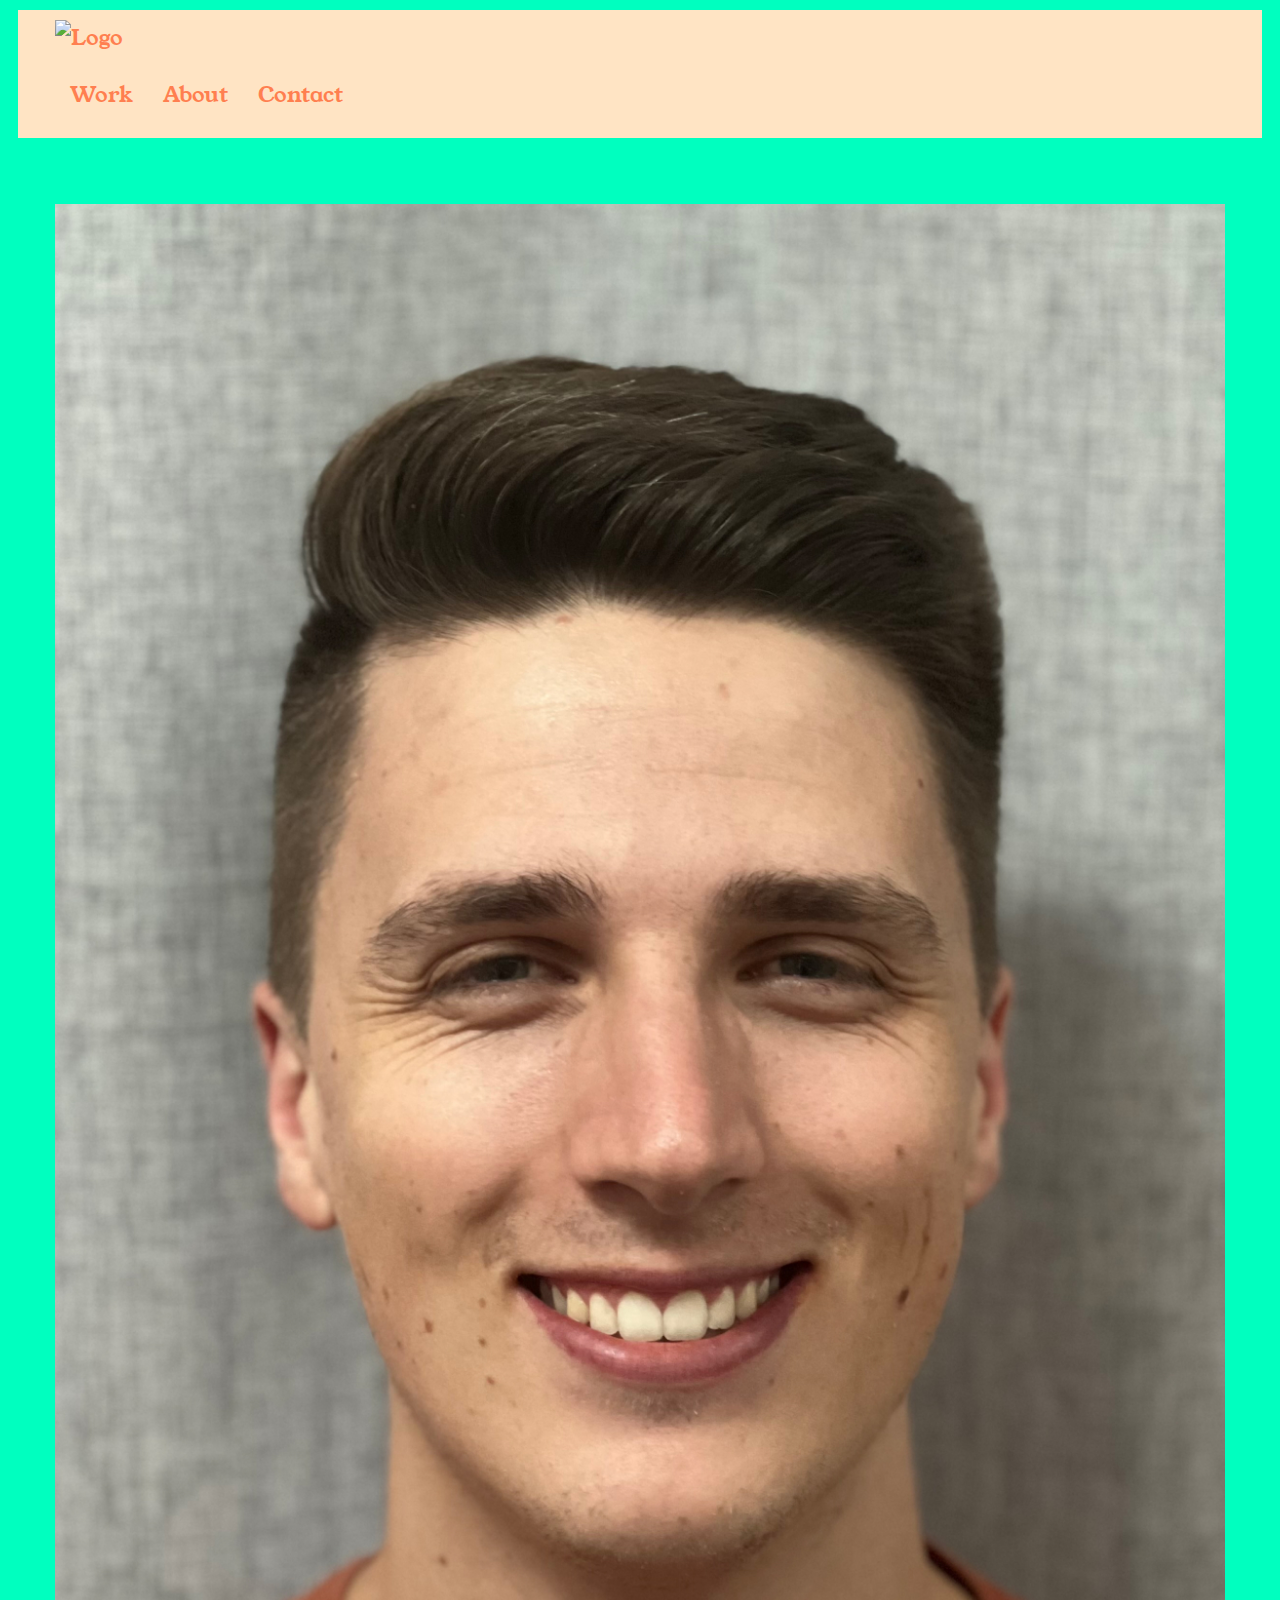
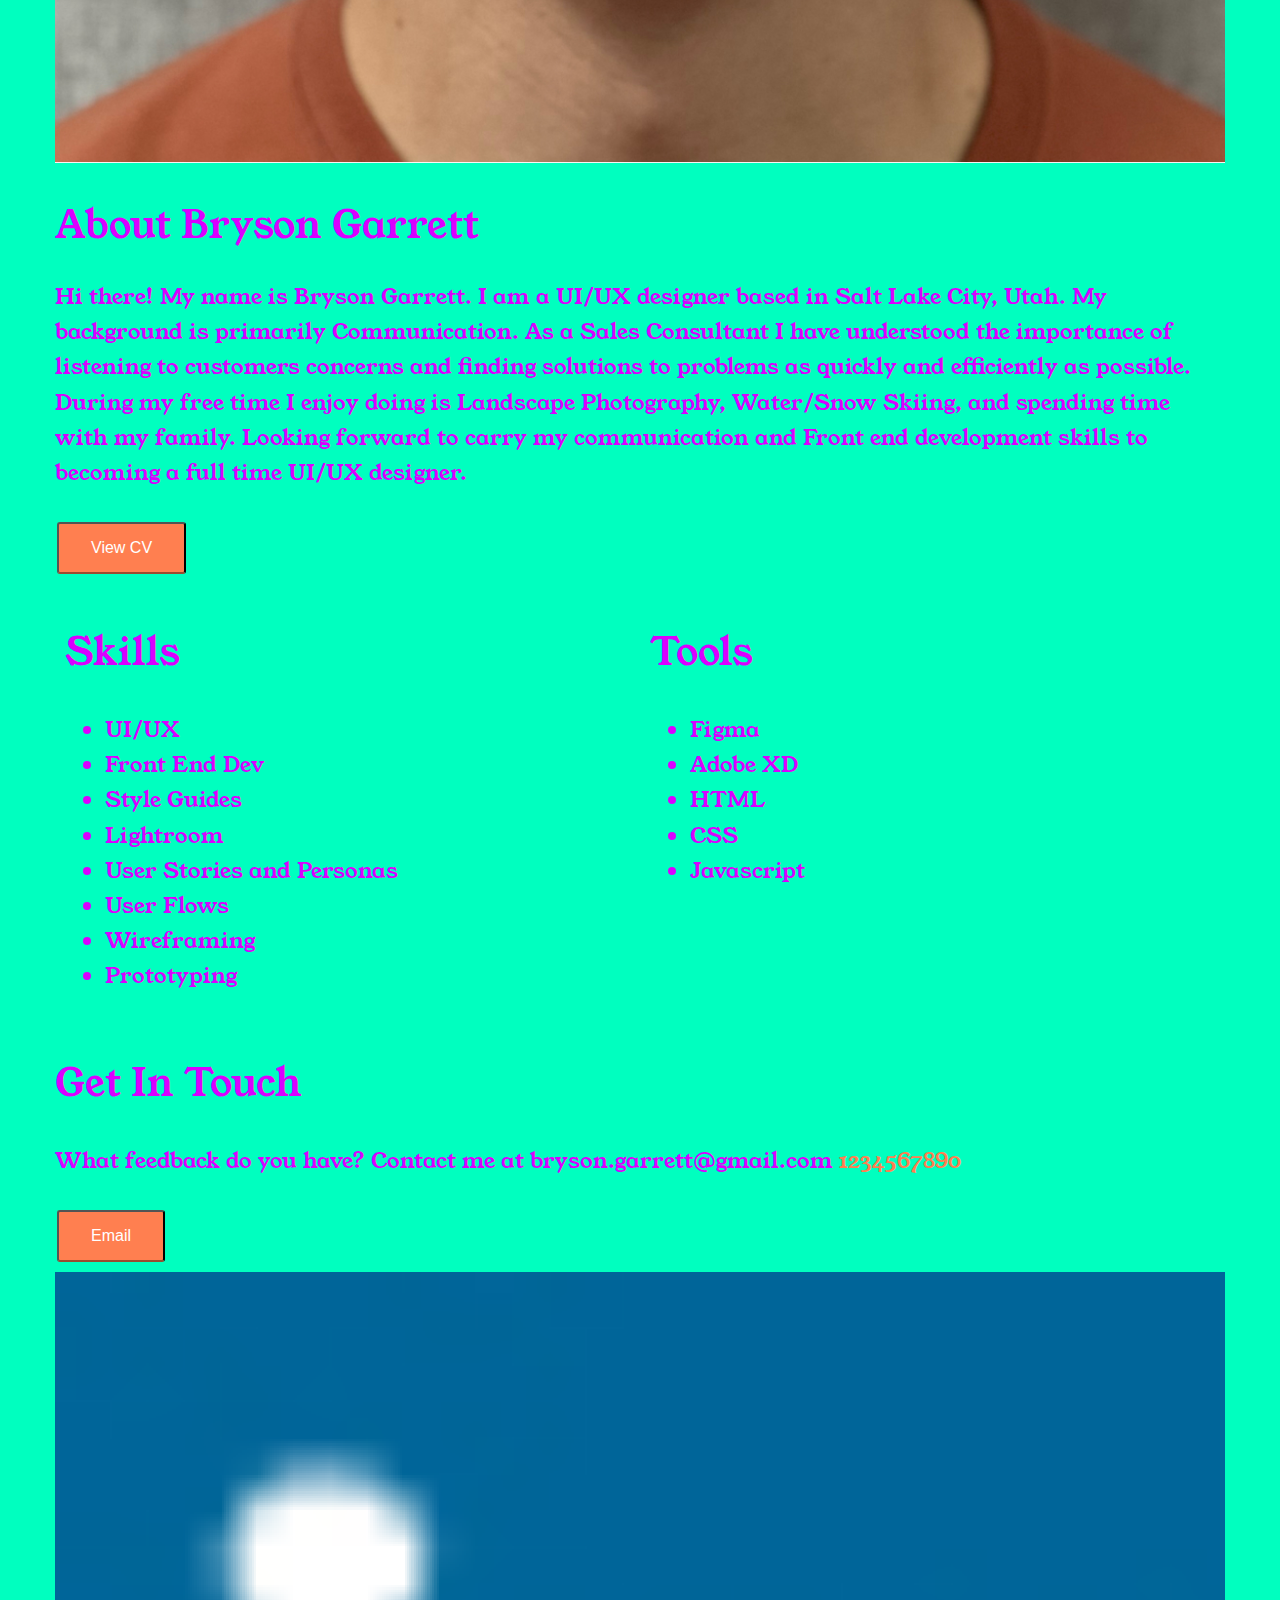
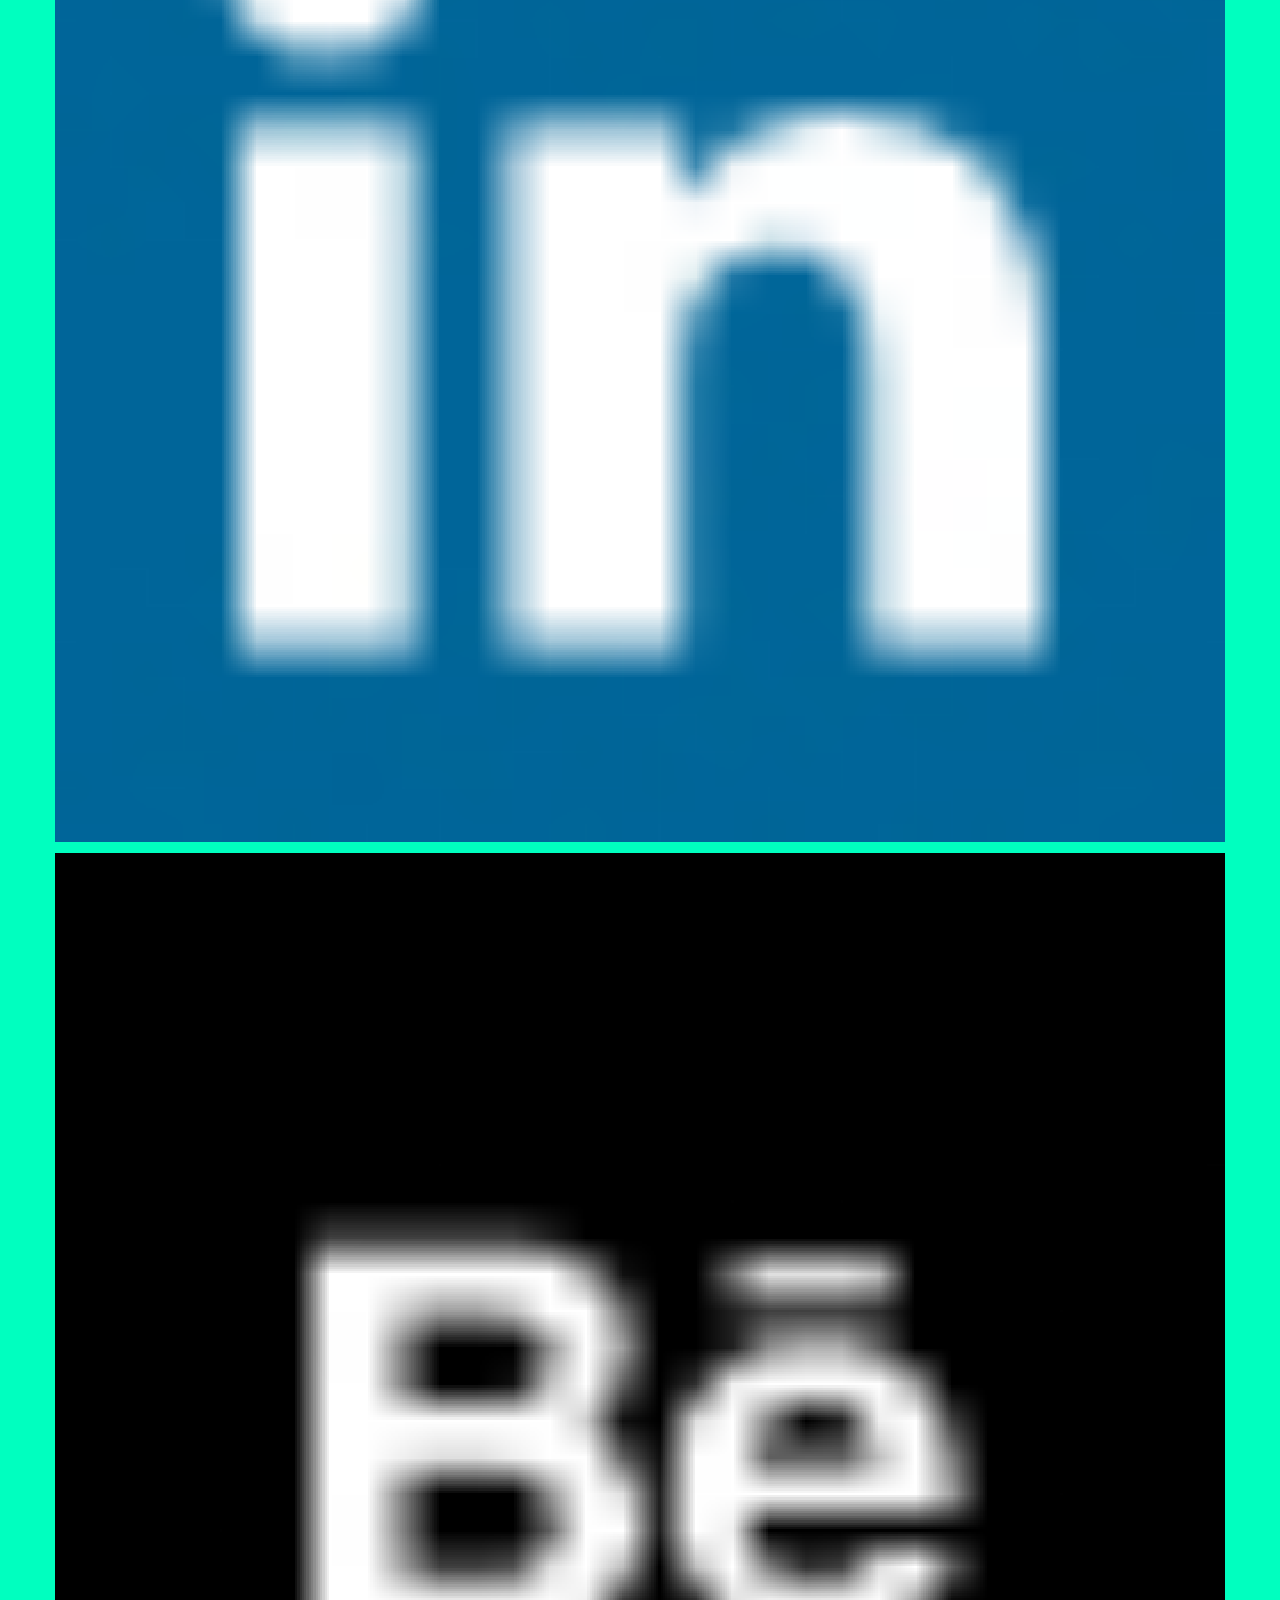
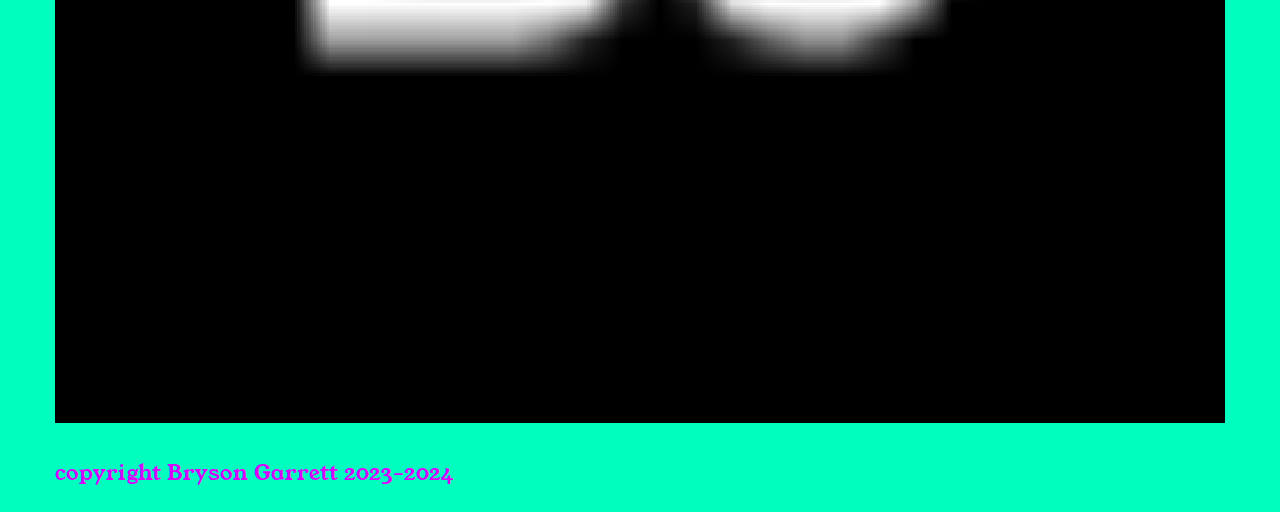
==== about.html @ 3a991eb3 "Added javascript/hamburger menu" ====
<!DOCTYPE html>
<html lang="en">

<head>
    <title> All About Bryson Garrett</title>
    <meta charset="UTF-8">
    <meta name="description"
        content="Welcome to our UI/UX design website! Explore our portfolio of user-centric designs, usability expertise, and innovative solutions for exceptional digital experiences.">
    <meta name="Author" content="Bryson Garrett">
    <meta name="viewport" content="width=device-width, initial-scale=1">
    <link rel="stylesheet" type="text/css" href="css/styles.css">
    <link rel="preconnect" href="https://fonts.googleapis.com">
    <link rel="preconnect" href="https://fonts.gstatic.com" crossorigin>
    <link href="https://fonts.googleapis.com/css2?family=Young+Serif&display=swap" rel="stylesheet">
    <link rel="stylesheet" href="styles.css">
    <script src="https://kit.fontawesome.com/c09b59bdc3.js"
        crossorigin="anonymous"> <li><a href="javascript:void(0);" class="icon" onclick="menuToggle()"><i class="fas fa-bars"></i></a></li></script>
</head>

<body id="about-page">
    <header>
        <div class="container">
            <a href="#"> <img id="logo" src="https://via.placeholder.com/150x50?text=Logo" alt="Logo"> </a>
            <nav>
                <ul class="navigation">
                    <li>
                        <a href="index.html">Work</a>
                    </li>
                    <li>
                        <a href="about.html">About</a>
                    </li>
                    <li>
                        <a href="#contact">Contact</a>
                    </li>
                </ul>
            </nav>
        </div>
        </div>
    </header>
    <main>
        <div class="container">

            <picture>
                <source srcset="img/portrait_small.jpg" media="(max-width:767px)">
                <img src="img/portrait_large.jpg" alt="Amazing work of art">
            </picture>
            <h1>About Bryson Garrett</h1>
            <p>
                Hi there! My name is Bryson Garrett. I am a UI/UX designer based in Salt Lake City, Utah. My background
                is
                primarily Communication. As a Sales Consultant I have understood the importance of listening to
                customers
                concerns and finding solutions to problems as quickly and efficiently as possible.
                During my free time I enjoy doing is Landscape Photography, Water/Snow Skiing, and spending time with my
                family.
                Looking forward to carry my communication and Front end development skills to becoming a full time UI/UX
                designer.
            </p>
            <a href="files/bryson-garrett-resume.pdf">
                <button class="button">View CV</button>
            </a>
            <div class="row">
                <div class="col-md-6">
                    <h2>Skills</h2>
                    <ul>
                        <li>UI/UX</li>
                        <li>Front End Dev</li>
                        <li>Style Guides</li>
                        <li>Lightroom</li>
                        <li>User Stories and Personas</li>
                        <li>User Flows</li>
                        <li>Wireframing</li>
                        <li>Prototyping</li>
                    </ul>
                </div>
                <div class="col-md-6">
                    <h2>Tools</h2>
                    <ul>
                        <li>Figma</li>
                        <li>Adobe XD</li>
                        <li>HTML</li>
                        <li>CSS</li>
                        <li>Javascript</li>
                    </ul>
                </div>
            </div>
        </div>
    </main>
    <footer id="contact">
        <div class="container">
            <h2>Get In Touch</h2>
            <p>
                What feedback do you have? Contact me at bryson.garrett@gmail.com
                <a href="tel:#">1234567890</a>
            </p>
            <div>
                <a href="mailto:bryson.garrett25@gmail.com">
                    <button class="button">Email</button>
                </a>
            </div>
            <div>
                <a href="https://www.linkedin.com/in/bryson-garrett" target="_blank">
                    <img src="img/linkedin-images-xsmall.jpg" alt="linkedin logo">
                </a>
                <a href="https://www.behance.net/brysongarrett" target="_blank">
                    <img src="img/behance-images-xsmall.jpg" alt="behance logo">
                </a>
            </div>
            <p>copyright Bryson Garrett 2023-2024</p>
        </div>
    </footer>
    <script src="https://code.jquery.com/jquery-3.7.1.min.js"
        integrity="sha256-/JqT3SQfawRcv/BIHPThkBvs0OEvtFFmqPF/lYI/Cxo=" crossorigin="anonymous"></script>
    <script src="js/scripts.js"></script>
</body>

</html>
---- css/styles.css ----
body {
    background-color: #dfd6bf;
    font-family: 'Young Serif', serif;
    font-size: 18px;
    /*Sets the font size to 16px */
    font-weight: 300;
    /* Sets the font weight to 300 */
    line-height: 1.6;
    /* Sets the line-height to 1.6 * the font-size */
    color: #231F20
}

header {
    background-color: #ff44c4;
    padding: 10px;
    margin: 10px;
}

h1,
h2,
h3,
h4 {
    line-height: 1.4;
}

h1 {
    font-size: 1.75em;
    font-weight: 400;
}

h2 {
    font-size: 1.75em;
    font-weight: 400;
}

h3 {
    font-size: 1.75em;
    font-weight: 400;
}

h4 {
    font-size: 1.75em;
    font-weight: 400;
}

a {
    color: #ff7f50;
    text-decoration: none;
    /* no underlining */
}

a:hover {
    color: #cc6540;
    text-decoration: underline;
    /* underlining when hovering over a link */
}

a:visited {
    /* visted link */
    color: #ff7f50;
}

a:active {
    /* selected link */
    color: #994c30
}

.primary-button {
    background-color: green;
    color: white;
    font-size: 16px;
    padding: 10px 20px;
}

.secondary-button {
    background-color: green;
    color: white;
    font-size: 16px;
    padding: 10px 20px;
}

img {
    width: 100%;
}


/* Layout styling */
.container {
    padding: 0 15px;
}

.row:after {
    content: "";
    clear: both;
    display: table;
}

#work.row {
    padding-bottom: 25px;
    border-bottom: 1px solid #4a4a4a;
}

#hero h1 {
    text-align: center;
    /* Centers text */
}

.logo {
    max-width: 150px;
}

* {
    box-sizing: border-box;
}

nav {
    display: inline-block;
    width: 100%;
}

nav ul {
    list-style-type: none;
    margin: 0;
    padding: 10px;
}

#hero {
    background-color: #ffe4c4;
    padding: 20px 0;
    display: inline-block;
    width: 100%;
    text-align: center;
}

#hero h1 {
    background-color: #ffe4c4;
    padding: 20px 0;
    text-align: center;
    /* Centers text/*
}
/* .css-box-shadow{
	start ------------ */
    width: [object Object]px;
    height: [object Object]px;
    background: #F8F8F8;
    border: solid #BDBDBD 1px;
    box-shadow: 5px 5px 20px rgba(0, 0, 0, 0.5);
    -webkit-box-shadow: 5px 5px 20px rgba(0, 0, 0, 0.5);
    -moz-box-shadow: 5px 5px 20px rgba(0, 0, 0, 0.5);
}

main {
    padding-top: 56px;
}

#footer {
    background-color: #ffe4c4;
    padding: 20px 0;
    display: inline-block;
    width: 100%
}

#logo {
    width: 100px;
}

/* ==============================
Medium devices (640px and larger)
================================= 
*/
@media only screen and (min-width: 640px) {
    header {
        background-color: #ffe4c4;
        padding: 10px 0 4px;
        margin: 10px;

        nav>ul>li {
            display: inline-block;
        }

        .navtoggle li:not(:last-child) {
            display: inline-block;
        }

        .navtoggle li:last-child {
            display: none;
        }

        nav>ul {
            margin: 1em 0;
        }
    }

    body {
        color: #ff00ff;
        font-size: 20px;
        font-weight: 400;
        line-height: 1.6;
        background-color: blue;
    }

    .col-md-6 {
        width: 50%;
    }

    [class*="col-"] {
        float: left;
        padding: 10px;
    }

    logo {
        max-width: 250px;
    }
}


/* ==============================
Large devices (1024px or larger)
================================= */
@media only screen and (min-width: 1024px) {
    header {
        background-color: #ffe4c4;
        padding: 10px 0 4px;
        margin: 10px;

        nav>ul>li {
            display: inline-block;
        }

        nav>ul {
            margin: 1em 0;
        }
    }

    body {
        color: #d900ff;
        font-size: 22px;
        font-weight: 400;
        line-height: 1.6;
        background-color: #00ffbf;

    }

    .col-lg-7 {
        width: 60%;
    }

    .col-lg-5 {
        width: 40%;
    }

    .container {
        max-width: 1200px;
        margin: 0 auto;
    }
}

/* ==============================
X-large devices (1440px or larger)
================================= */
@media only screen and (min-width: 1440px) {
    header {
        background-color: #ffe4c4;
        padding: 10px 0 4px;
        margin: 10px;

        nav>ul>li {
            display: inline-block;
        }

        nav>ul {
            margin: 1em 0;
        }

        .navtoggle li:not(:last-child) {
            display: inline-block;
        }
        .navtoggle li:last-child {
            display: none;
          }
    }

    body {
        color: #000000;
        font-size: 24px;
        font-weight: 400;
        line-height: 1.6;
        background-color: #9050ff
    }
}

.header {
    display: flex;
    justify-content: space-between;
    color: white;
    padding: 10px 20px;
}

.logo {
    font-size: 24px;
}

nav ul {
    list-style: none;
    display: flex;
}

nav > ul {
    list-style-type: none;
    padding: 0;
    margin: 1em 0;
}

nav ul li {
    margin: 0 15px;
    display: inline-block;
}

#hero span {
    display: block;
}

.row::after {
    content: "";
    clear: both;
    display: table;
}

#about-page h3 {
    margin-top: 0;
}

button {
    display: inline-block;
    background-color: #ff7f50;
    color: white;
    font-size: 16px;
    margin: 10px 2px;
    cursor: pointer;
    text-decoration: none;
    padding: 15px 32px;
    border-radius: 3px;
    border-bottom: 2px solid #994c30;
    transition: background-color 0.3s ease;
    /* add transition effect
    to background color */
}

button:hover {
    background-color: #cc6540;
    opacity: 0.8;
}

svg {
    width: 100%;
    max-width: 100%;
    height: auto;
}

@keyframes color-change {
    0% {
        fill: #edc655;
    }

    50% {
        fill: #fcffad;
    }

    100% {
        fill: #f76414;
    }
}

@keyframes draw {
    from {
        stroke-dashoffset: 1000;
    }

    to {
        stroke-dashoffset: 0;
    }
}

.mypath {
    animation-duration: 4s;
    animation-name: color-change;
    animation-iteration-count: infinite;
    animation-direction: alternate;
    animation-timing-function: linear;
}

.moon {
    animation-duration: 4s;
    animation-name: moon-move;
    animation-iteration-count: infinite;
    animation-direction: alternate;
    animation-timing-function: linear;
}

@keyframes moon-move {
    0% {
        transform: translateaX(0);
    }

    100% {
        transform: translateX(calc(100% - 100px));
    }

}

.navtoggle li:not(:last-child) {
    display: none;
}

.navtoggle,
.navtoggle.responsive {
    position: relative;
}

.navtoggle li .icon {
    position: absolute;
    right: 0;
    top: 2px;
    font-size: 20px;
    padding-right: 0
}

.navtoggle.responsive li {
    display: block;
    padding: 10px 0;
    border-top: 1px solid rgba(255, 127, 80, 0.5);
}

.navtoggle.responsive nav {
    padding: 24px 0 0;
}

.navtoggle.responsive li:last-child {
    padding: 0 0 10px;
}
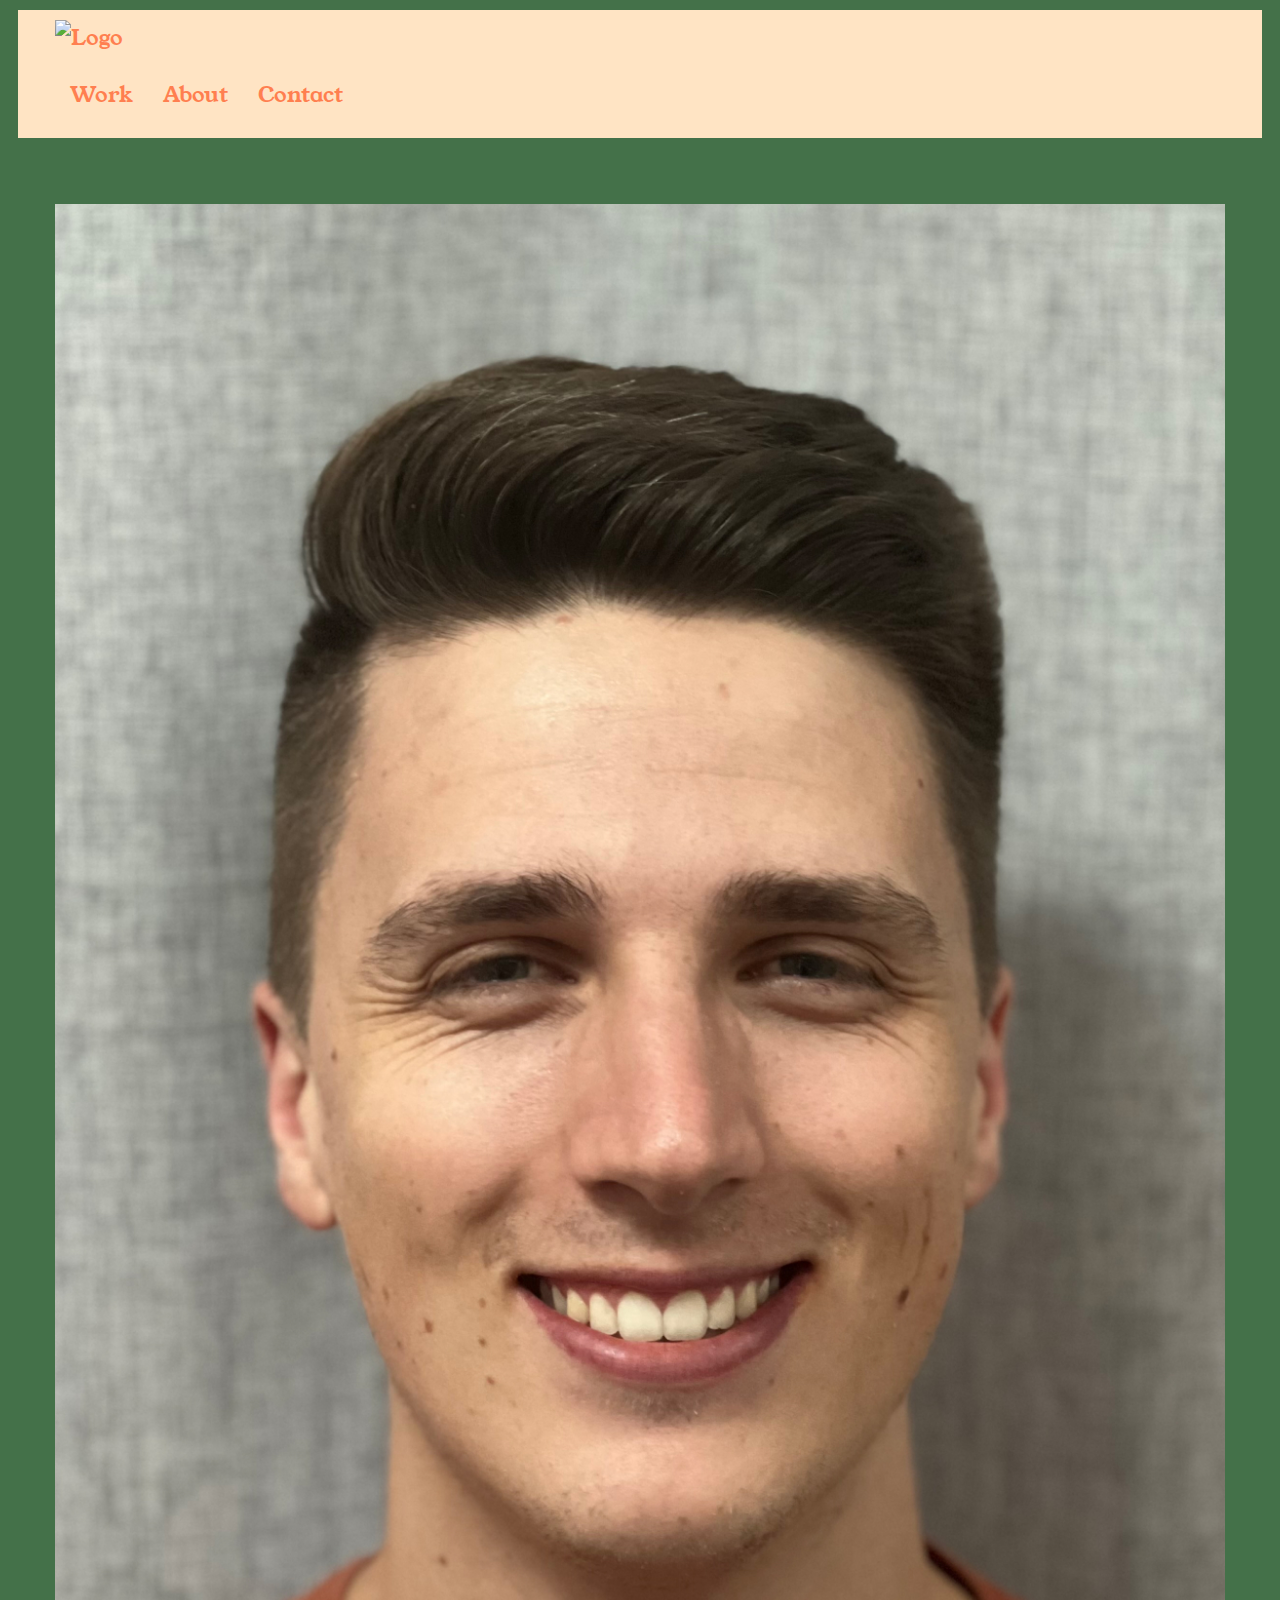
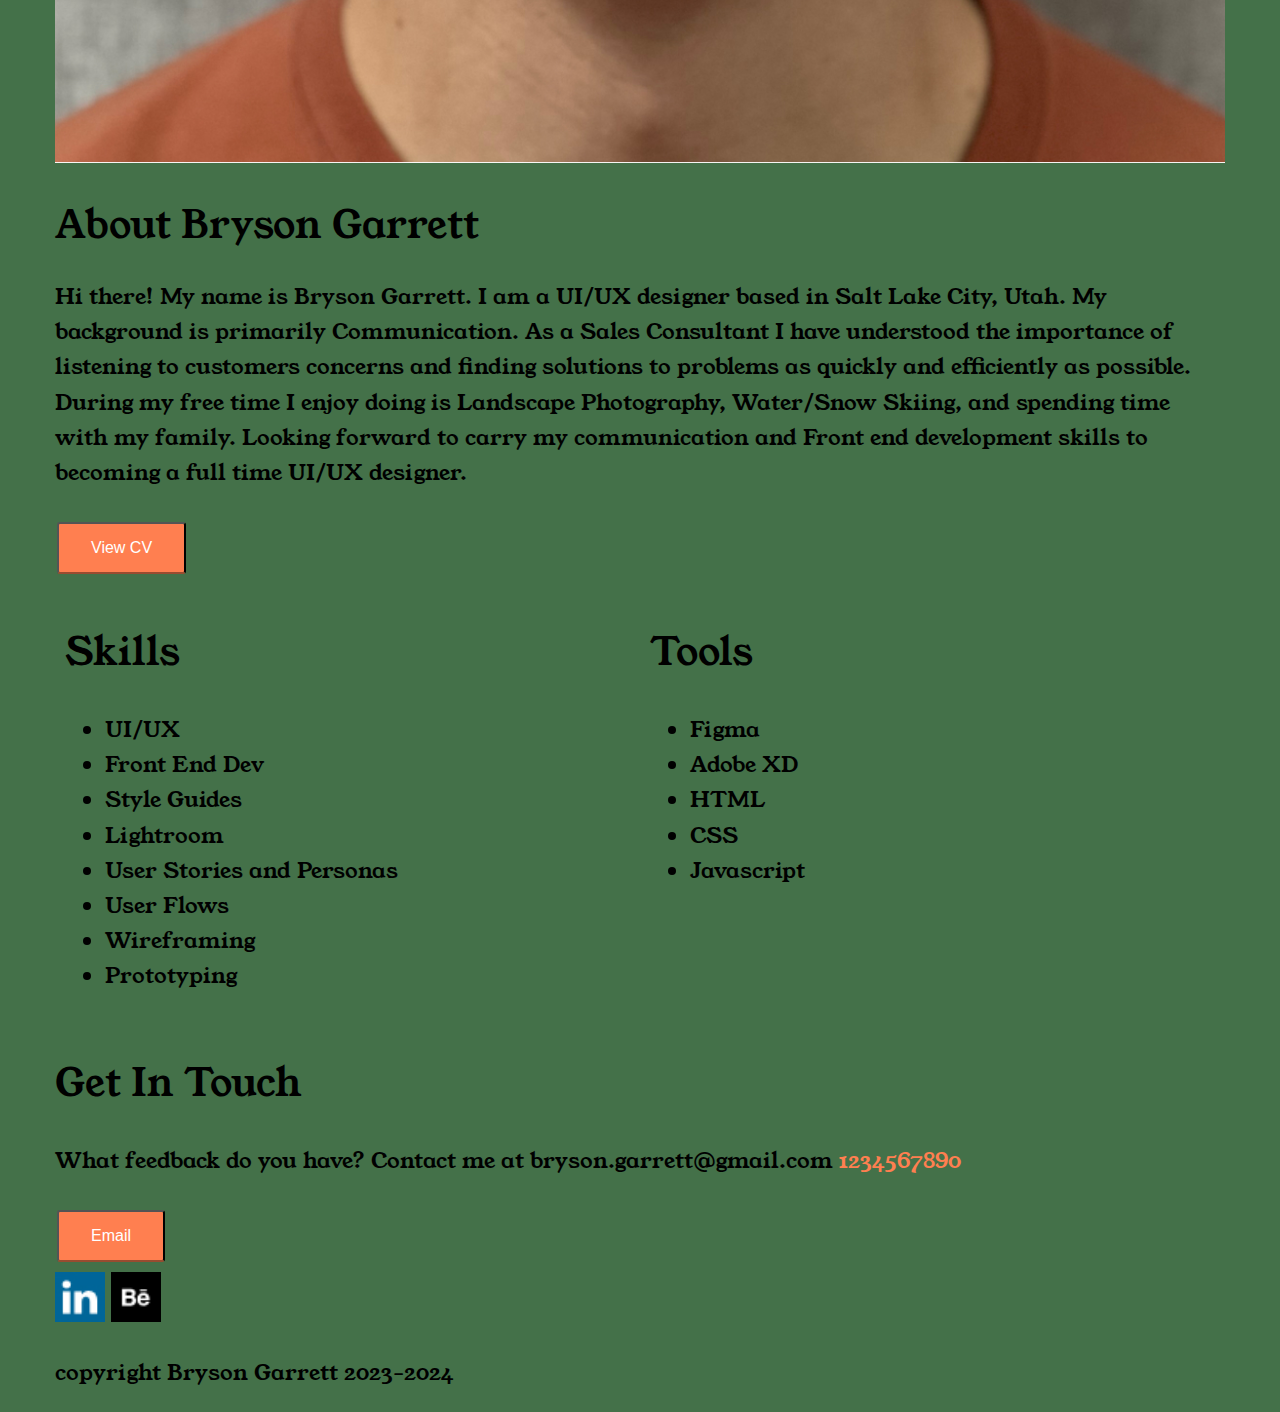
==== commit 8e92bc24: "Final errors fixed" ====
--- a/about.html
+++ b/about.html
@@ -14,27 +14,33 @@
     <link href="https://fonts.googleapis.com/css2?family=Young+Serif&display=swap" rel="stylesheet">
     <link rel="stylesheet" href="styles.css">
     <script src="https://kit.fontawesome.com/c09b59bdc3.js"
-        crossorigin="anonymous"> <li><a href="javascript:void(0);" class="icon" onclick="menuToggle()"><i class="fas fa-bars"></i></a></li></script>
+        crossorigin="anonymous"></script>
 </head>
 
 <body id="about-page">
     <header>
         <div class="container">
-            <a href="#"> <img id="logo" src="https://via.placeholder.com/150x50?text=Logo" alt="Logo"> </a>
-            <nav>
-                <ul class="navigation">
-                    <li>
-                        <a href="index.html">Work</a>
-                    </li>
-                    <li>
-                        <a href="about.html">About</a>
-                    </li>
-                    <li>
-                        <a href="#contact">Contact</a>
-                    </li>
-                </ul>
-            </nav>
-        </div>
+            <div class="navtoggle" id="myNavtoggle">
+                <a href="#"> <img id="logo" src="https://via.placeholder.com/150x50?text=Logo" alt="Logo"> </a>
+                <nav>
+                    <ul class="navigation">
+                        <li>
+                            <a href="index.html">Work</a>
+                        </li>
+                        <li>
+                            <a href="about.html">About</a>
+                        </li>
+                        <li>
+                            <a href="#contact-section">Contact</a>
+                        </li>
+                        <li>
+                            <a href="javascript:void(0);" class="icon" onclick="menuToggle()">
+                                <i class="fas fa-bars"></i>
+                            </a>
+                        </li>
+                    </ul>
+                </nav>
+            </div>
         </div>
     </header>
     <main>
@@ -56,9 +62,8 @@
                 Looking forward to carry my communication and Front end development skills to becoming a full time UI/UX
                 designer.
             </p>
-            <a href="files/bryson-garrett-resume.pdf">
-                <button class="button">View CV</button>
-            </a>
+            <a href="files/bryson-garrett-resume.pdf"></a>
+            <button class="button">View CV</button>
             <div class="row">
                 <div class="col-md-6">
                     <h2>Skills</h2>
@@ -94,16 +99,15 @@
                 <a href="tel:#">1234567890</a>
             </p>
             <div>
-                <a href="mailto:bryson.garrett25@gmail.com">
+                <a href="mailto:bryson.garrett25@gmail.com"></a>
                     <button class="button">Email</button>
-                </a>
             </div>
-            <div>
+            <div id="contact-section">
                 <a href="https://www.linkedin.com/in/bryson-garrett" target="_blank">
-                    <img src="img/linkedin-images-xsmall.jpg" alt="linkedin logo">
+                    <img src="img/linkedin-images-xsmall.jpg" alt="linkedin logo" style="width: 50px; height: 50px;">
                 </a>
                 <a href="https://www.behance.net/brysongarrett" target="_blank">
-                    <img src="img/behance-images-xsmall.jpg" alt="behance logo">
+                    <img src="img/behance-images-xsmall.jpg" alt="behance logo" style="width: 50px; height: 50px;">
                 </a>
             </div>
             <p>copyright Bryson Garrett 2023-2024</p>
--- a/css/styles.css
+++ b/css/styles.css
@@ -11,7 +11,7 @@
 }
 
 header {
-    background-color: #ff44c4;
+    background-color: #ffe4c4;
     padding: 10px;
     margin: 10px;
 }
@@ -66,14 +66,14 @@
 }
 
 .primary-button {
-    background-color: green;
+    background-color: #231F20;
     color: white;
     font-size: 16px;
     padding: 10px 20px;
 }
 
 .secondary-button {
-    background-color: green;
+    background-color: #231F20;
     color: white;
     font-size: 16px;
     padding: 10px 20px;
@@ -103,10 +103,6 @@
 #hero h1 {
     text-align: center;
     /* Centers text */
-}
-
-.logo {
-    max-width: 150px;
 }
 
 * {
@@ -136,12 +132,6 @@
     background-color: #ffe4c4;
     padding: 20px 0;
     text-align: center;
-    /* Centers text/*
-}
-/* .css-box-shadow{
-	start ------------ */
-    width: [object Object]px;
-    height: [object Object]px;
     background: #F8F8F8;
     border: solid #BDBDBD 1px;
     box-shadow: 5px 5px 20px rgba(0, 0, 0, 0.5);
@@ -162,6 +152,9 @@
 
 #logo {
     width: 100px;
+}
+.navtoggle li:not(:last-child) {
+    display: none;
 }
 
 /* ==============================
@@ -173,30 +166,30 @@
         background-color: #ffe4c4;
         padding: 10px 0 4px;
         margin: 10px;
-
-        nav>ul>li {
-            display: inline-block;
-        }
-
-        .navtoggle li:not(:last-child) {
-            display: inline-block;
-        }
-
-        .navtoggle li:last-child {
-            display: none;
-        }
-
-        nav>ul {
-            margin: 1em 0;
-        }
+    }
+
+    nav>ul>li {
+        display: inline-block;
+    }
+
+    .navtoggle li:not(:last-child) {
+        display: inline-block;
+    }
+
+    .navtoggle li:last-child {
+        display: none;
+    }
+
+    nav>ul {
+        margin: 1em 0;
     }
 
     body {
-        color: #ff00ff;
+        color: #000000;
         font-size: 20px;
         font-weight: 400;
         line-height: 1.6;
-        background-color: blue;
+        background-color: #8E7966;
     }
 
     .col-md-6 {
@@ -206,10 +199,6 @@
     [class*="col-"] {
         float: left;
         padding: 10px;
-    }
-
-    logo {
-        max-width: 250px;
     }
 }
 
@@ -222,22 +211,14 @@
         background-color: #ffe4c4;
         padding: 10px 0 4px;
         margin: 10px;
-
-        nav>ul>li {
-            display: inline-block;
-        }
-
-        nav>ul {
-            margin: 1em 0;
-        }
     }
 
     body {
-        color: #d900ff;
+        color: #000000;
         font-size: 22px;
         font-weight: 400;
         line-height: 1.6;
-        background-color: #00ffbf;
+        background-color: #447149;
 
     }
 
@@ -263,21 +244,6 @@
         background-color: #ffe4c4;
         padding: 10px 0 4px;
         margin: 10px;
-
-        nav>ul>li {
-            display: inline-block;
-        }
-
-        nav>ul {
-            margin: 1em 0;
-        }
-
-        .navtoggle li:not(:last-child) {
-            display: inline-block;
-        }
-        .navtoggle li:last-child {
-            display: none;
-          }
     }
 
     body {
@@ -285,7 +251,7 @@
         font-size: 24px;
         font-weight: 400;
         line-height: 1.6;
-        background-color: #9050ff
+        background-color: #AAA48E;
     }
 }
 
@@ -305,7 +271,7 @@
     display: flex;
 }
 
-nav > ul {
+nav>ul {
     list-style-type: none;
     padding: 0;
     margin: 1em 0;
@@ -399,17 +365,13 @@
 
 @keyframes moon-move {
     0% {
-        transform: translateaX(0);
+        transform: translateX(0);
     }
 
     100% {
         transform: translateX(calc(100% - 100px));
     }
 
-}
-
-.navtoggle li:not(:last-child) {
-    display: none;
 }
 
 .navtoggle,
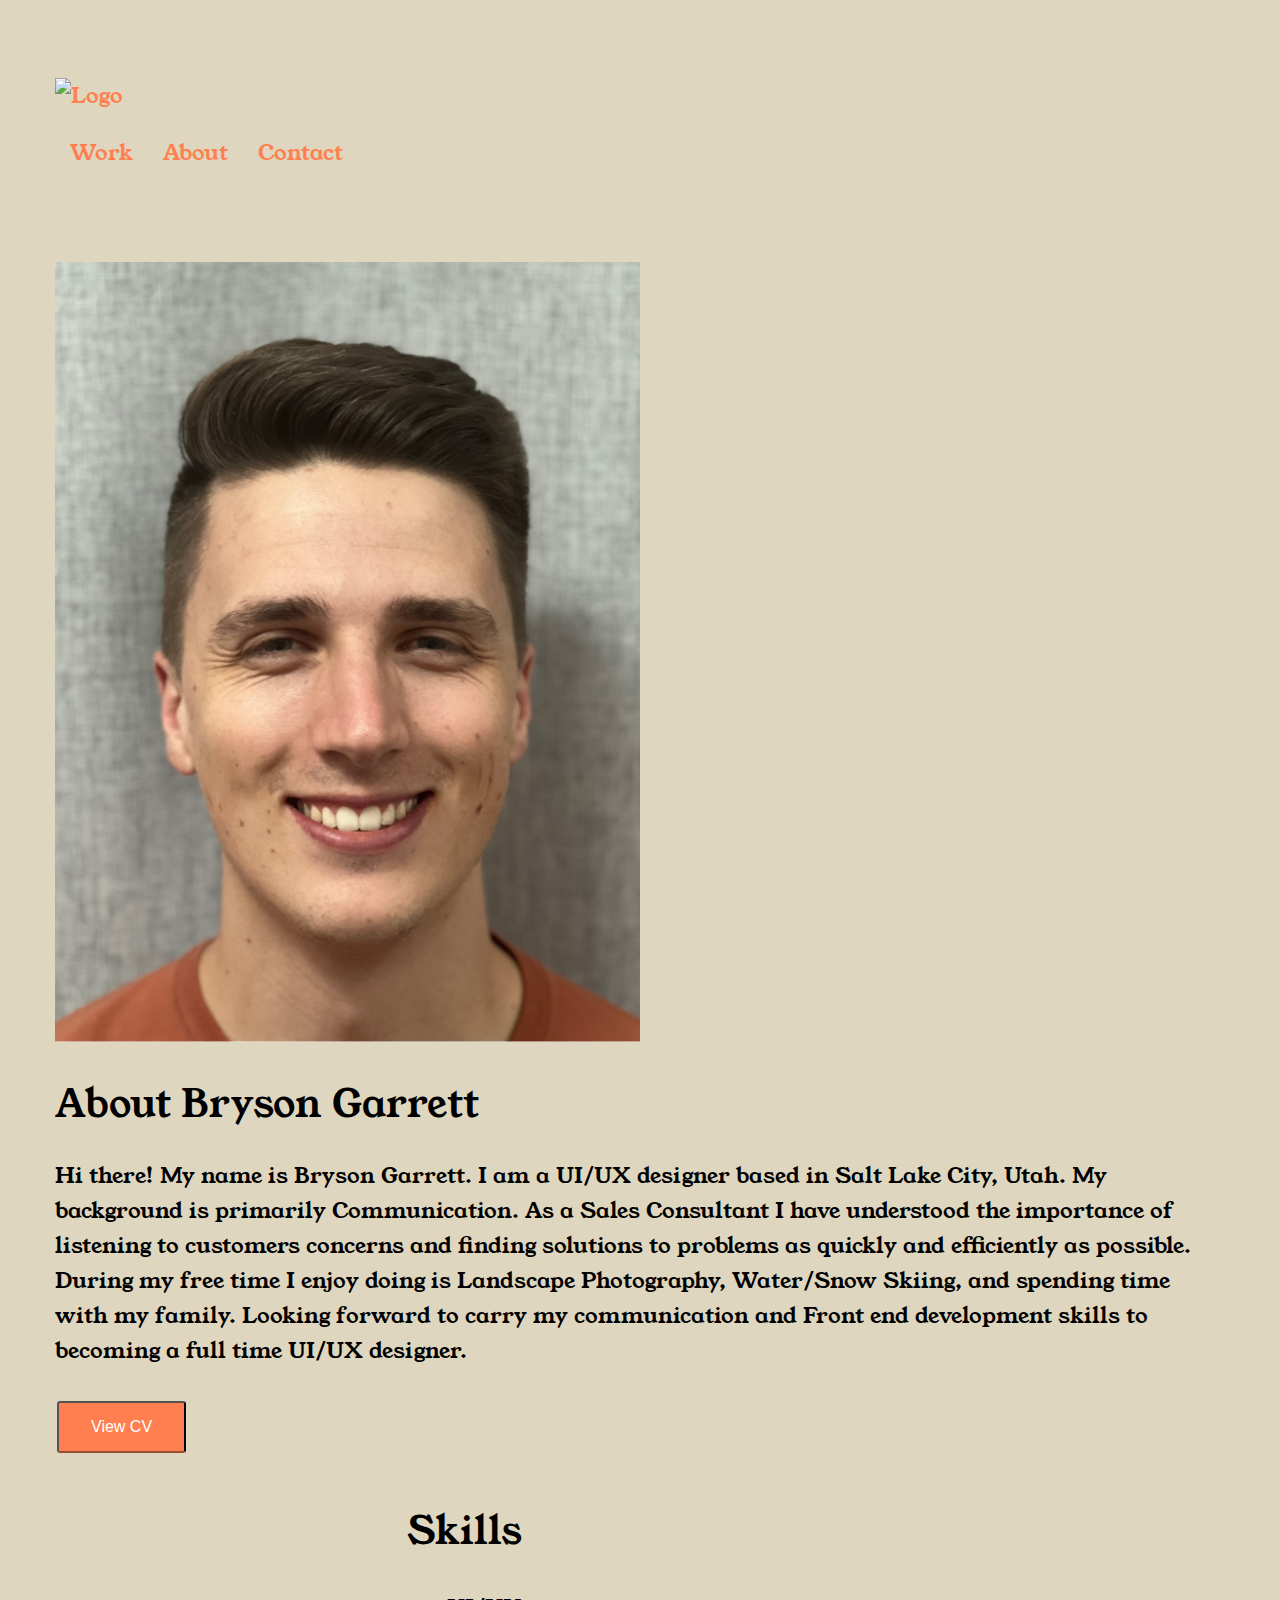
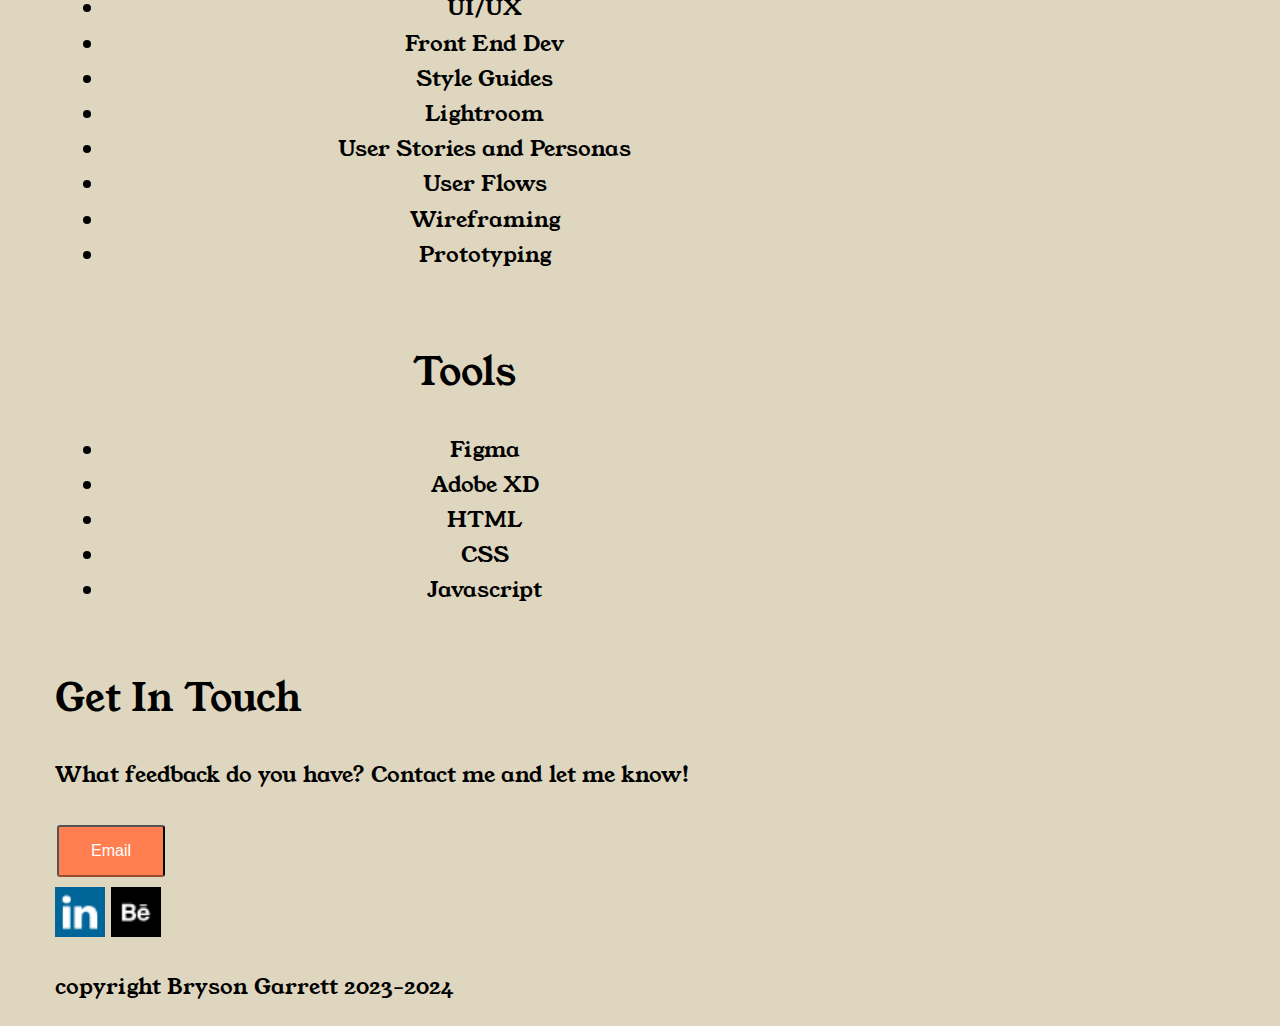
==== commit 41a2fead: "Additional changes" ====
--- a/about.html
+++ b/about.html
@@ -48,7 +48,7 @@
 
             <picture>
                 <source srcset="img/portrait_small.jpg" media="(max-width:767px)">
-                <img src="img/portrait_large.jpg" alt="Amazing work of art">
+                <img  src="img/portrait_large.jpg" alt="Amazing work of art" class="portrait-me">
             </picture>
             <h1>About Bryson Garrett</h1>
             <p>
@@ -95,11 +95,9 @@
         <div class="container">
             <h2>Get In Touch</h2>
             <p>
-                What feedback do you have? Contact me at bryson.garrett@gmail.com
-                <a href="tel:#">1234567890</a>
+                What feedback do you have? Contact me and let me know!
             </p>
             <div>
-                <a href="mailto:bryson.garrett25@gmail.com"></a>
                     <button class="button">Email</button>
             </div>
             <div id="contact-section">
--- a/css/styles.css
+++ b/css/styles.css
@@ -81,8 +81,12 @@
 
 img {
     width: 100%;
-}
-
+    height: auto;
+}
+
+.portrait-me {
+    width: 50%;
+}
 
 /* Layout styling */
 .container {
@@ -104,6 +108,8 @@
     text-align: center;
     /* Centers text */
 }
+
+
 
 * {
     box-sizing: border-box;
@@ -164,6 +170,7 @@
 @media only screen and (min-width: 640px) {
     header {
         background-color: #ffe4c4;
+        background-color: #dfd6bf;
         padding: 10px 0 4px;
         margin: 10px;
     }
@@ -189,11 +196,13 @@
         font-size: 20px;
         font-weight: 400;
         line-height: 1.6;
-        background-color: #8E7966;
+        background-color: #dfd6bf;
+        padding-top: 50px;
     }
 
     .col-md-6 {
-        width: 50%;
+        width: 70%;
+        text-align: center;
     }
 
     [class*="col-"] {
@@ -209,6 +218,7 @@
 @media only screen and (min-width: 1024px) {
     header {
         background-color: #ffe4c4;
+        background-color: #dfd6bf;
         padding: 10px 0 4px;
         margin: 10px;
     }
@@ -218,7 +228,7 @@
         font-size: 22px;
         font-weight: 400;
         line-height: 1.6;
-        background-color: #447149;
+        background-color: #dfd6bf;
 
     }
 
@@ -242,6 +252,7 @@
 @media only screen and (min-width: 1440px) {
     header {
         background-color: #ffe4c4;
+        background-color: #dfd6bf;
         padding: 10px 0 4px;
         margin: 10px;
     }
@@ -251,7 +262,7 @@
         font-size: 24px;
         font-weight: 400;
         line-height: 1.6;
-        background-color: #AAA48E;
+        background-color: #dfd6bf;
     }
 }
 
@@ -283,7 +294,7 @@
 }
 
 #hero span {
-    display: block;
+    display: blockd;
 }
 
 .row::after {
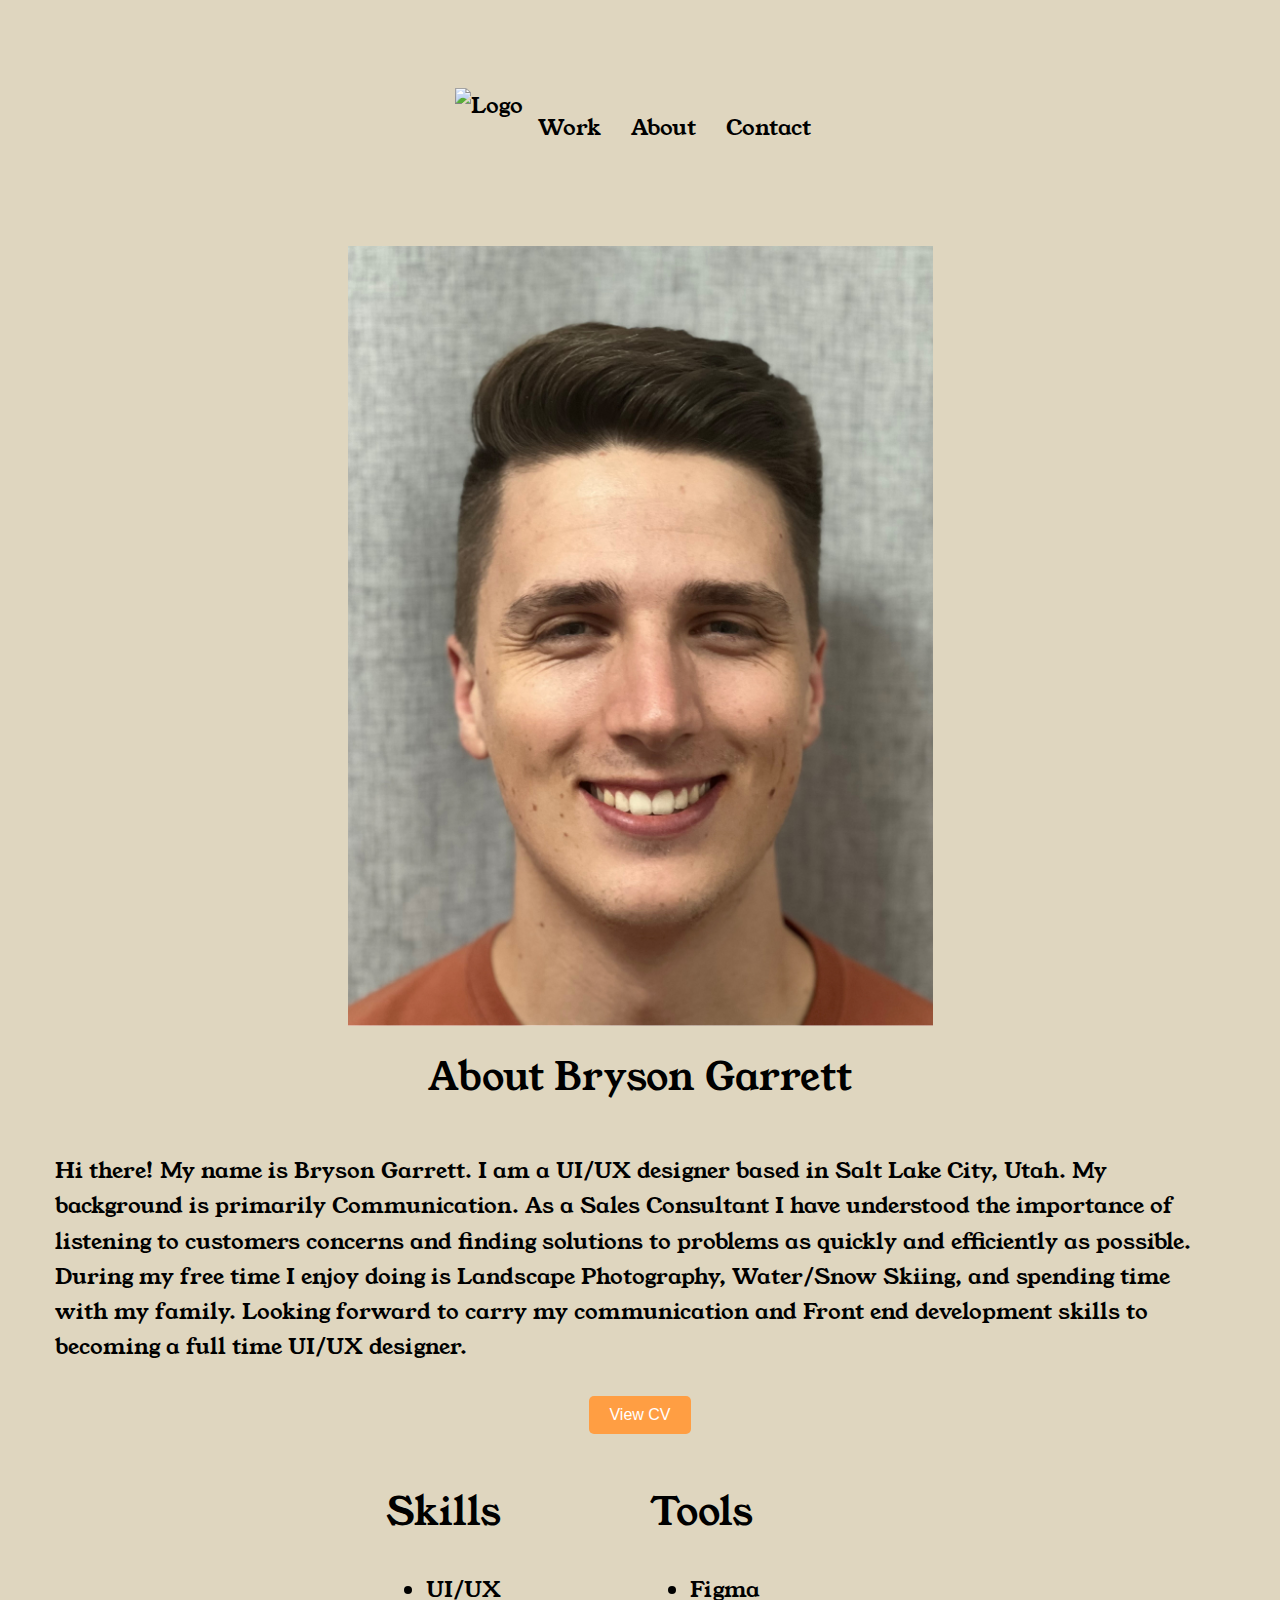
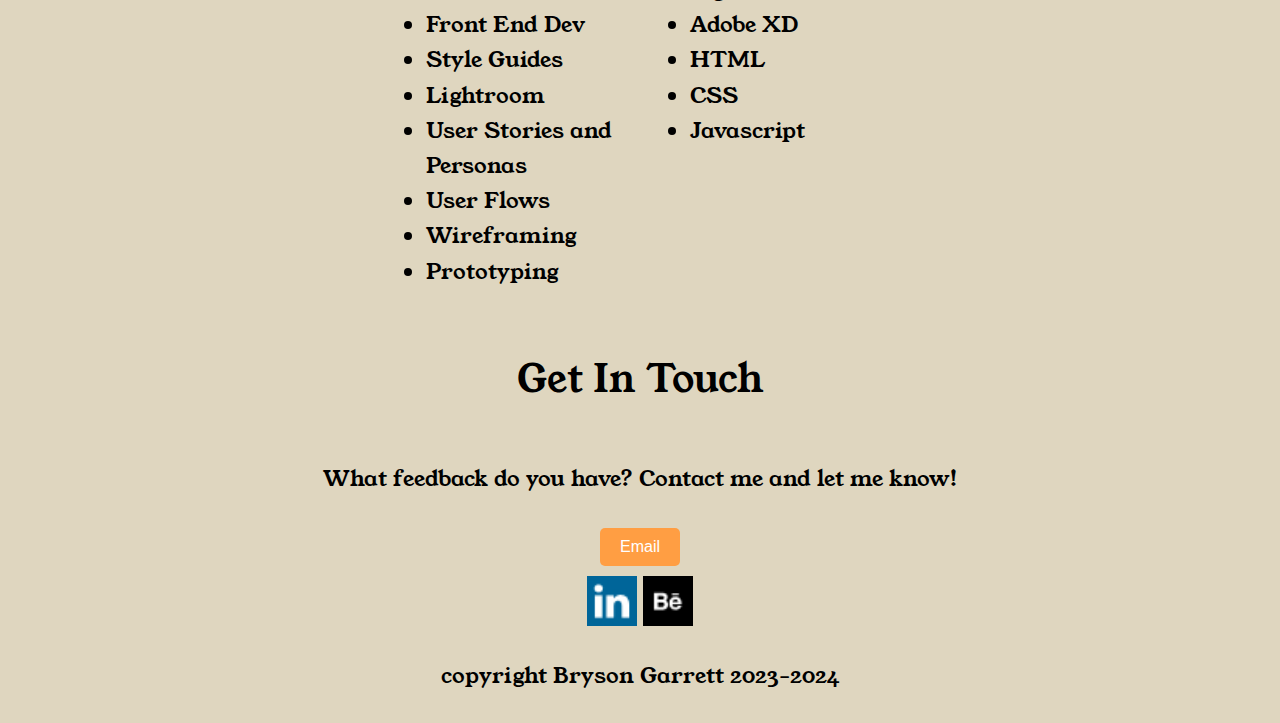
==== commit 303dc3a2: "Aligned some additional elements" ====
--- a/about.html
+++ b/about.html
@@ -21,7 +21,7 @@
     <header>
         <div class="container">
             <div class="navtoggle" id="myNavtoggle">
-                <a href="#"> <img id="logo" src="https://via.placeholder.com/150x50?text=Logo" alt="Logo"> </a>
+                <a id="logo" href="#"> <img src="https://via.placeholder.com/150x50?text=Logo" alt="Logo"> </a>
                 <nav>
                     <ul class="navigation">
                         <li>
--- a/css/styles.css
+++ b/css/styles.css
@@ -11,7 +11,6 @@
 }
 
 header {
-    background-color: #ffe4c4;
     padding: 10px;
     margin: 10px;
 }
@@ -44,25 +43,25 @@
 }
 
 a {
-    color: #ff7f50;
+    color: #000000;
     text-decoration: none;
     /* no underlining */
 }
 
 a:hover {
-    color: #cc6540;
+    color: #000000;
     text-decoration: underline;
     /* underlining when hovering over a link */
 }
 
 a:visited {
     /* visted link */
-    color: #ff7f50;
+    color: #000000;
 }
 
 a:active {
     /* selected link */
-    color: #994c30
+    color: #000000;
 }
 
 .primary-button {
@@ -86,10 +85,13 @@
 
 .portrait-me {
     width: 50%;
+    display: block;
+    margin: auto;
 }
 
 /* Layout styling */
 .container {
+    float: center;
     padding: 0 15px;
 }
 
@@ -99,6 +101,29 @@
     display: table;
 }
 
+.navtoggle {
+    float:left;
+}
+
+.button-container {
+    display: inline-block; /* or use "block" if you want it to be a block-level element */
+}
+
+.button {
+    display: inline-block;
+    padding: 10px 20px; /* Adjust the padding to your liking */
+    text-decoration: none;
+    background-color: #ff9e43; /* Button background color */
+    color: #fff; /* Button text color */
+    border-radius: 5px; /* Rounded corners */
+    border: none; /* Remove button border */
+    cursor: pointer;
+}
+
+.button:hover {
+    background-color: #ff9e43; /* Change color on hover */
+}
+
 #work.row {
     padding-bottom: 25px;
     border-bottom: 1px solid #4a4a4a;
@@ -109,25 +134,30 @@
     /* Centers text */
 }
 
-
+.row {
+    display: flex;
+    justify-content: center; /* Horizontally center the items */
+    align-items: top; /* Vertically center the items */
+  }
 
 * {
     box-sizing: border-box;
 }
 
 nav {
-    display: inline-block;
-    width: 100%;
+    width: auto;
+    float: right;
+    margin-top: 4px;
 }
 
 nav ul {
     list-style-type: none;
     margin: 0;
     padding: 10px;
+    text-align: left;
 }
 
 #hero {
-    background-color: #ffe4c4;
     padding: 20px 0;
     display: inline-block;
     width: 100%;
@@ -135,7 +165,6 @@
 }
 
 #hero h1 {
-    background-color: #ffe4c4;
     padding: 20px 0;
     text-align: center;
     background: #F8F8F8;
@@ -156,8 +185,24 @@
     width: 100%
 }
 
+footer {
+    text-align: center;
+}
+
+
+
+.container {
+    display: flex;
+    flex-direction: column;
+    align-items: center;
+}
+
 #logo {
-    width: 100px;
+    /* width: 100px;
+    float: right; */
+    max-width: 250px;
+    display: inline-block;
+
 }
 .navtoggle li:not(:last-child) {
     display: none;
@@ -169,10 +214,9 @@
 */
 @media only screen and (min-width: 640px) {
     header {
-        background-color: #ffe4c4;
-        background-color: #dfd6bf;
-        padding: 10px 0 4px;
+        padding: 20px 0 13px;
         margin: 10px;
+        text-align: unset;
     }
 
     nav>ul>li {
@@ -189,6 +233,15 @@
 
     nav>ul {
         margin: 1em 0;
+    }
+
+    #logo {
+        float: left;
+    }
+    nav {
+        width: auto;
+        float: right;
+        margin-top: 0px;
     }
 
     body {
@@ -202,11 +255,13 @@
 
     .col-md-6 {
         width: 70%;
-        text-align: center;
+        display: inline-block;
+        flex: 1;
+
     }
 
     [class*="col-"] {
-        float: left;
+        float: center;
         padding: 10px;
     }
 }
@@ -217,10 +272,9 @@
 ================================= */
 @media only screen and (min-width: 1024px) {
     header {
-        background-color: #ffe4c4;
-        background-color: #dfd6bf;
-        padding: 10px 0 4px;
+        padding: 20px 0 13px;
         margin: 10px;
+        text-align: unset;
     }
 
     body {
@@ -251,10 +305,9 @@
 ================================= */
 @media only screen and (min-width: 1440px) {
     header {
-        background-color: #ffe4c4;
-        background-color: #dfd6bf;
-        padding: 10px 0 4px;
+        padding: 20px 0 13px;
         margin: 10px;
+        text-align: unset;
     }
 
     body {
@@ -280,6 +333,7 @@
 nav ul {
     list-style: none;
     display: flex;
+    /* text-align: left; */
 }
 
 nav>ul {
@@ -291,6 +345,7 @@
 nav ul li {
     margin: 0 15px;
     display: inline-block;
+    color:#000000;
 }
 
 #hero span {
@@ -401,7 +456,7 @@
 .navtoggle.responsive li {
     display: block;
     padding: 10px 0;
-    border-top: 1px solid rgba(255, 127, 80, 0.5);
+    /* border-top: 1px solid rgba(255, 126, 79, 0.5); */
 }
 
 .navtoggle.responsive nav {
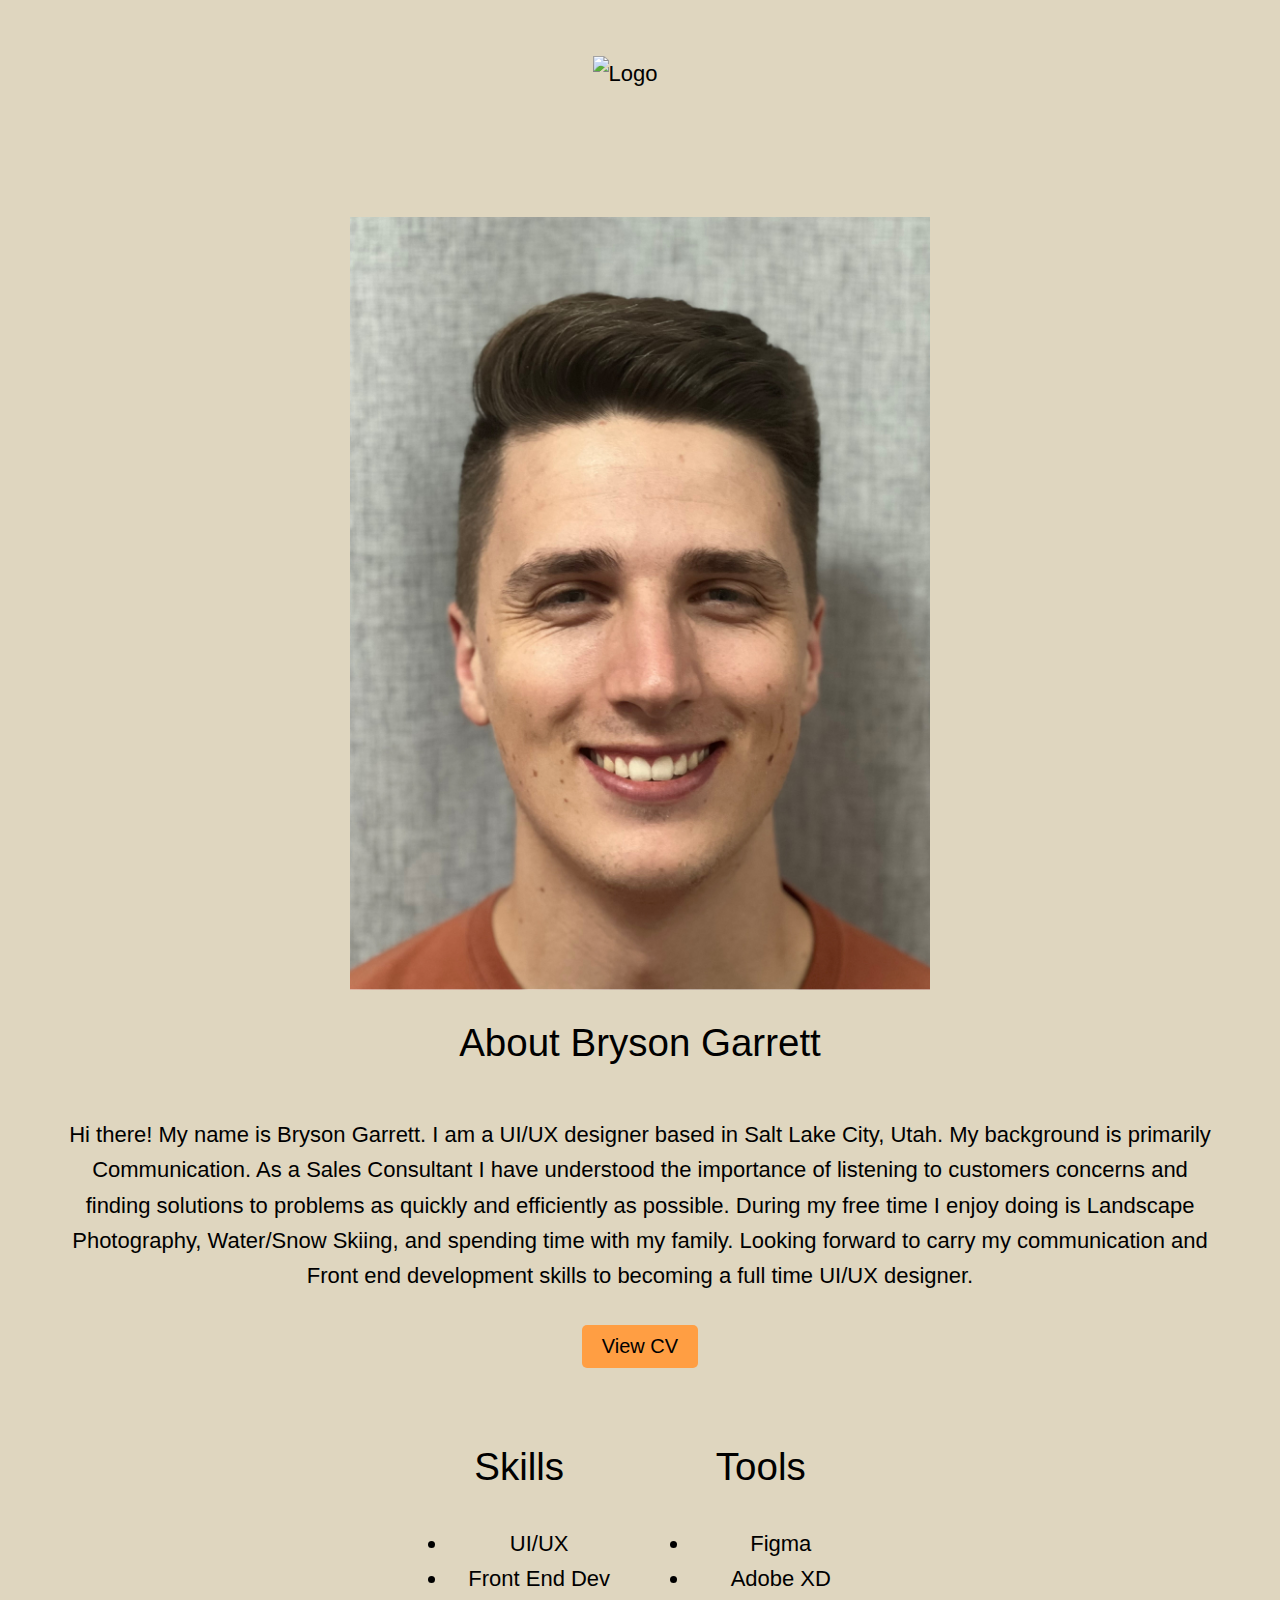
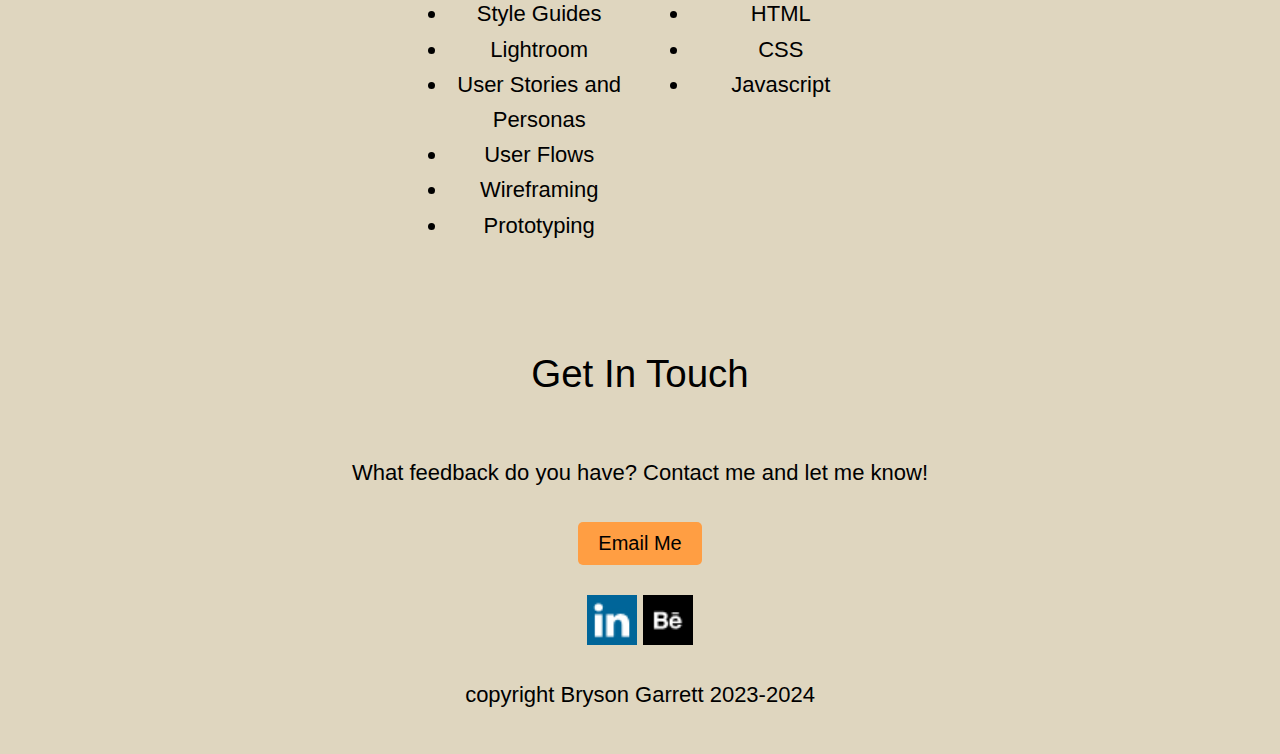
==== commit 0cfec29b: "Working progress for Hamburger menu" ====
--- a/about.html
+++ b/about.html
@@ -98,7 +98,7 @@
                 What feedback do you have? Contact me and let me know!
             </p>
             <div>
-                    <button class="button">Email</button>
+                    <button class="button">Email Me</button>
             </div>
             <div id="contact-section">
                 <a href="https://www.linkedin.com/in/bryson-garrett" target="_blank">
--- a/css/styles.css
+++ b/css/styles.css
@@ -7,12 +7,16 @@
     /* Sets the font weight to 300 */
     line-height: 1.6;
     /* Sets the line-height to 1.6 * the font-size */
-    color: #231F20
+    color: #231F20;
+    margin: 0;
+    font-family: 'Arial', sans-serif;
 }
 
 header {
-    padding: 10px;
+    /* padding: 10px; */
     margin: 10px;
+    color: #fff;
+    padding: 10px 0;
 }
 
 h1,
@@ -45,6 +49,7 @@
 a {
     color: #000000;
     text-decoration: none;
+    position: relative;
     /* no underlining */
 }
 
@@ -92,7 +97,10 @@
 /* Layout styling */
 .container {
     float: center;
-    padding: 0 15px;
+    text-align: center;
+    max-width: 1200px;
+    margin: 0 auto;
+    padding: 20px;
 }
 
 .row:after {
@@ -102,7 +110,10 @@
 }
 
 .navtoggle {
-    float:left;
+    /* float:left; */
+    display: flex;
+    align-items: center;
+    justify-content: space-between;
 }
 
 .button-container {
@@ -114,10 +125,13 @@
     padding: 10px 20px; /* Adjust the padding to your liking */
     text-decoration: none;
     background-color: #ff9e43; /* Button background color */
-    color: #fff; /* Button text color */
+    color: #000000; /* Button text color */
     border-radius: 5px; /* Rounded corners */
     border: none; /* Remove button border */
     cursor: pointer;
+    font-size: 20px;
+    font-weight: 400;
+    margin-bottom: 30px;
 }
 
 .button:hover {
@@ -135,7 +149,7 @@
 }
 
 .row {
-    display: flex;
+    /* display: flex; */
     justify-content: center; /* Horizontally center the items */
     align-items: top; /* Vertically center the items */
   }
@@ -219,7 +233,7 @@
         text-align: unset;
     }
 
-    nav>ul>li {
+    /* nav>ul>li {
         display: inline-block;
     }
 
@@ -233,36 +247,64 @@
 
     nav>ul {
         margin: 1em 0;
-    }
+    } */
 
     #logo {
         float: left;
     }
-    nav {
+    /* nav {
         width: auto;
         float: right;
         margin-top: 0px;
-    }
-
-    body {
+    } */
+
+    /* body {
         color: #000000;
         font-size: 20px;
         font-weight: 400;
         line-height: 1.6;
         background-color: #dfd6bf;
         padding-top: 50px;
-    }
+    } */
 
     .col-md-6 {
-        width: 70%;
+        width: 50%;
         display: inline-block;
         flex: 1;
 
     }
 
     [class*="col-"] {
-        float: center;
+        float: left;
         padding: 10px;
+    }
+
+    .icon {
+        display: block;
+    }
+
+    .nav {
+        background-color: #444;
+        display: none;
+        flex-direction: column;
+        position: absolute;
+        top: 100%; /* Position the menu below the hamburger icon */
+        left: 0;
+        right: 0;
+        z-index: 1; /* Ensure the menu is above other content */
+    }
+
+    .navtoggle {
+        flex-direction: row;
+        position: relative; /* Ensure relative positioning within the container */
+    }
+
+    .nav.active {
+        display: flex;
+    }
+
+    .nav ul {
+        flex-direction: column;
     }
 }
 
@@ -365,7 +407,7 @@
 button {
     display: inline-block;
     background-color: #ff7f50;
-    color: white;
+    color: black;
     font-size: 16px;
     margin: 10px 2px;
     cursor: pointer;
@@ -437,32 +479,60 @@
     100% {
         transform: translateX(calc(100% - 100px));
     }
-
-}
-
-.navtoggle,
+}
+
+/* .navtoggle li {
+    position: relative;
+} */
+
+/* .navtoggle,
 .navtoggle.responsive {
     position: relative;
-}
+} */
 
 .navtoggle li .icon {
-    position: absolute;
+    position:absolute;
     right: 0;
     top: 2px;
     font-size: 20px;
-    padding-right: 0
+    padding-right: 0; 
 }
 
 .navtoggle.responsive li {
     display: block;
-    padding: 10px 0;
+    /* padding: 10px 0;
     /* border-top: 1px solid rgba(255, 126, 79, 0.5); */
-}
-
-.navtoggle.responsive nav {
-    padding: 24px 0 0;
-}
-
-.navtoggle.responsive li:last-child {
+
+/* .navtoggle.responsive nav {
+    padding: 24px 0 0; */
+
+/* .navtoggle.responsive li:last-child {
     padding: 0 0 10px;
+} */
+
+/* #myNavtoggle {
+    position: relative;
+} */
+}
+.nav {
+    display: flex;
+    align-items: center; /* Center items horizontally */
+}
+
+/* .nav.active {
+    display: block;
+} */
+
+.icon {
+    cursor: pointer;
+    display: none;
+    color: #fff;
+    font-size: 1.5em;
+}
+
+.nav ul {
+    list-style: none;
+    padding: 0;
+    margin: 0;
+    display: flex;
 }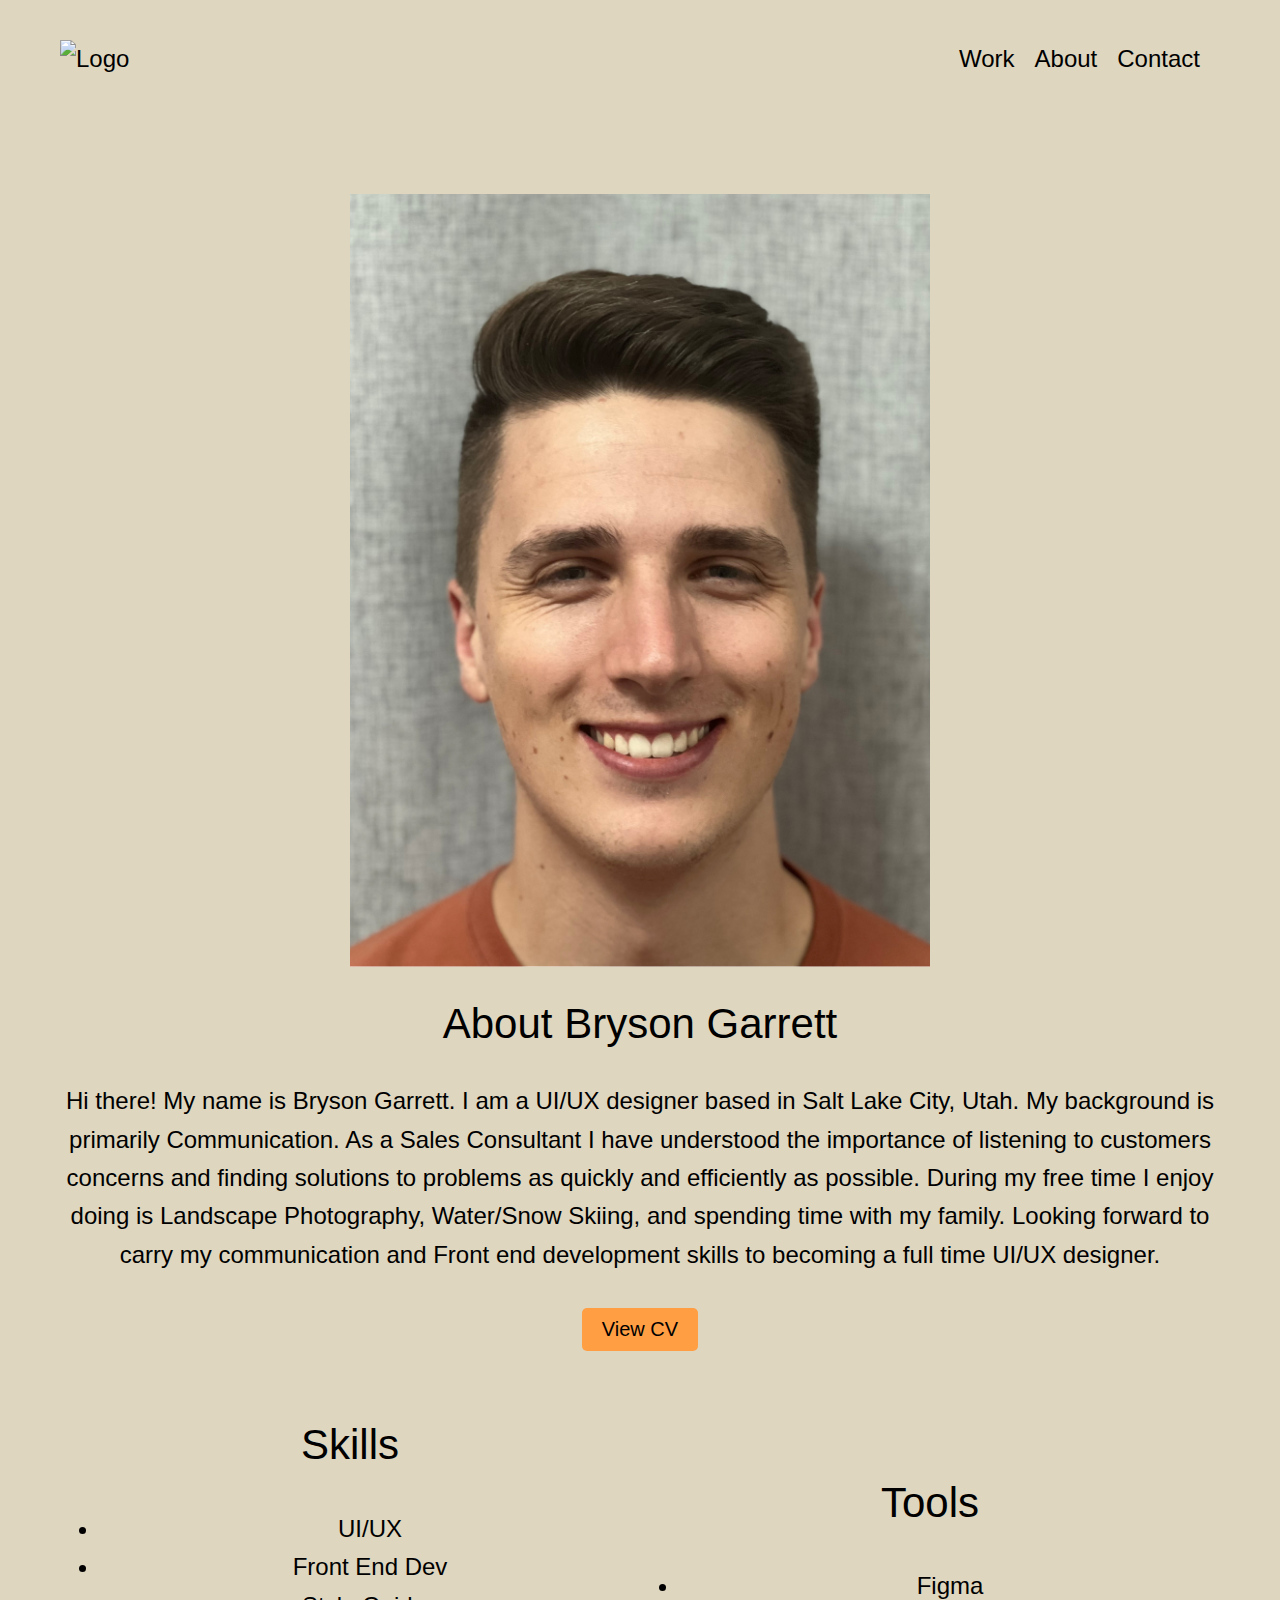
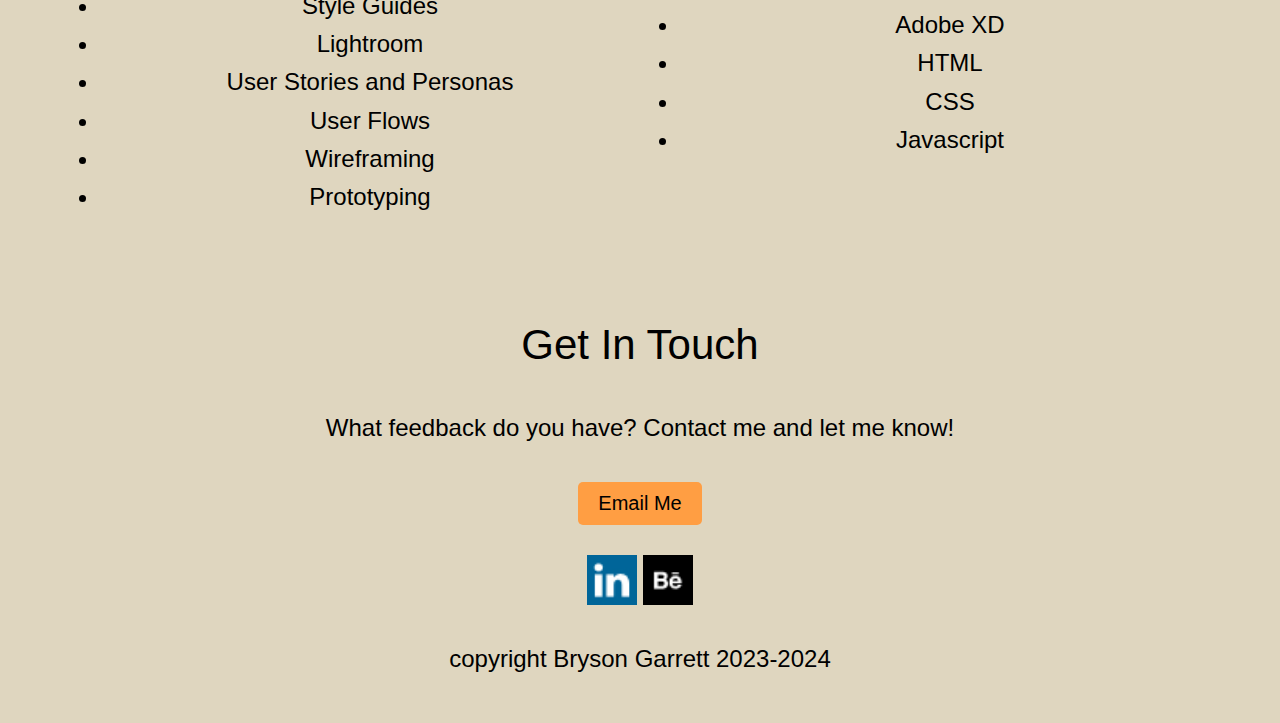
==== commit 6da4ae48: "Finished Hamburger menu" ====
--- a/about.html
+++ b/about.html
@@ -21,25 +21,19 @@
     <header>
         <div class="container">
             <div class="navtoggle" id="myNavtoggle">
-                <a id="logo" href="#"> <img src="https://via.placeholder.com/150x50?text=Logo" alt="Logo"> </a>
-                <nav>
-                    <ul class="navigation">
-                        <li>
-                            <a href="index.html">Work</a>
-                        </li>
-                        <li>
-                            <a href="about.html">About</a>
-                        </li>
-                        <li>
-                            <a href="#contact-section">Contact</a>
-                        </li>
-                        <li>
-                            <a href="javascript:void(0);" class="icon" onclick="menuToggle()">
-                                <i class="fas fa-bars"></i>
-                            </a>
-                        </li>
+                <a id="logo" href="#"> 
+                    <img src="https://via.placeholder.com/150x50?text=Logo" alt="Logo"> 
+                </a>
+                <nav class="nav">
+                    <ul>
+                        <li><a href="index.html">Work</a></li>
+                        <li><a href="about.html">About</a></li>
+                        <li><a href="#contact-section">Contact</a></li>
                     </ul>
-                </nav>
+                 </nav>
+                 <a href="javascript:void(0);" class="icon" onclick="menuToggle()">
+                    <i class="fas fa-bars"></i>
+                </a>
             </div>
         </div>
     </header>
--- a/css/styles.css
+++ b/css/styles.css
@@ -12,6 +12,90 @@
     font-family: 'Arial', sans-serif;
 }
 
+h1,
+h2,
+h3,
+h4 {
+    line-height: 1.4;
+}
+
+h1 {
+    font-size: 1.75em;
+    font-weight: 400;
+}
+
+h2 {
+    font-size: 1.75em;
+    font-weight: 400;
+}
+
+h3 {
+    font-size: 1.75em;
+    font-weight: 400;
+}
+
+h4 {
+    font-size: 1.75em;
+    font-weight: 400;
+}
+
+a {
+    color: #000000;
+    text-decoration: none;
+    position: relative;
+    /* no underlining */
+}
+
+a:hover {
+    color: #000000;
+    text-decoration: underline;
+    /* underlining when hovering over a link */
+}
+
+a:visited {
+    /* visted link */
+    color: #000000;
+}
+
+a:active {
+    /* selected link */
+    color: #000000;
+}
+
+.primary-button {
+    background-color: #231F20;
+    color: white;
+    font-size: 16px;
+    padding: 10px 20px;
+}
+
+.secondary-button {
+    background-color: #231F20;
+    color: white;
+    font-size: 16px;
+    padding: 10px 20px;
+}
+
+img {
+    width: 100%;
+    height: auto;
+}
+
+.portrait-me {
+    width: 50%;
+    display: block;
+    margin: auto;
+}
+
+/* Layout styling */
+.container {
+    float: center;
+    text-align: center;
+    max-width: 1200px;
+    margin: 0 auto;
+    padding: 20px;
+}
+
 header {
     /* padding: 10px; */
     margin: 10px;
@@ -19,101 +103,41 @@
     padding: 10px 0;
 }
 
-h1,
-h2,
-h3,
-h4 {
-    line-height: 1.4;
-}
-
-h1 {
-    font-size: 1.75em;
-    font-weight: 400;
-}
-
-h2 {
-    font-size: 1.75em;
-    font-weight: 400;
-}
-
-h3 {
-    font-size: 1.75em;
-    font-weight: 400;
-}
-
-h4 {
-    font-size: 1.75em;
-    font-weight: 400;
-}
-
-a {
-    color: #000000;
-    text-decoration: none;
-    position: relative;
-    /* no underlining */
-}
-
-a:hover {
-    color: #000000;
-    text-decoration: underline;
-    /* underlining when hovering over a link */
-}
-
-a:visited {
-    /* visted link */
-    color: #000000;
-}
-
-a:active {
-    /* selected link */
-    color: #000000;
-}
-
-.primary-button {
-    background-color: #231F20;
-    color: white;
-    font-size: 16px;
-    padding: 10px 20px;
-}
-
-.secondary-button {
-    background-color: #231F20;
-    color: white;
-    font-size: 16px;
-    padding: 10px 20px;
-}
-
-img {
-    width: 100%;
-    height: auto;
-}
-
-.portrait-me {
-    width: 50%;
-    display: block;
-    margin: auto;
-}
-
-/* Layout styling */
-.container {
-    float: center;
-    text-align: center;
-    max-width: 1200px;
-    margin: 0 auto;
-    padding: 20px;
-}
-
-.row:after {
-    content: "";
-    clear: both;
-    display: table;
-}
-
 .navtoggle {
-    /* float:left; */
     display: flex;
     align-items: center;
     justify-content: space-between;
+}
+
+.nav {
+    display: flex;
+    align-items: center; /* Center items horizontally */
+}
+
+.nav ul {
+    list-style: none;
+    padding: 0;
+    margin: 0;
+    display: flex;
+}
+
+.nav li {
+    margin-right: 20px;
+}
+
+.icon {
+    cursor: pointer;
+    display: none;
+    color: #000000;
+    font-size: 1.5em;
+}
+
+
+.row {
+    display: flex;
+    justify-content: center; /* Center the content horizontally */
+    align-items: center; /* Center the content vertically */
+    flex-wrap: wrap; /* Allow items to wrap to the next line on smaller screens */
 }
 
 .button-container {
@@ -148,27 +172,8 @@
     /* Centers text */
 }
 
-.row {
-    /* display: flex; */
-    justify-content: center; /* Horizontally center the items */
-    align-items: top; /* Vertically center the items */
-  }
-
 * {
     box-sizing: border-box;
-}
-
-nav {
-    width: auto;
-    float: right;
-    margin-top: 4px;
-}
-
-nav ul {
-    list-style-type: none;
-    margin: 0;
-    padding: 10px;
-    text-align: left;
 }
 
 #hero {
@@ -203,84 +208,35 @@
     text-align: center;
 }
 
-
-
-.container {
-    display: flex;
-    flex-direction: column;
-    align-items: center;
-}
-
-#logo {
-    /* width: 100px;
-    float: right; */
-    max-width: 250px;
-    display: inline-block;
-
-}
-.navtoggle li:not(:last-child) {
-    display: none;
+.col-lg-7{
+    width: 60%;
+    padding: 10px;
+}
+
+.col-lg-5 {
+    width: 40%;
+    padding: 10px;
+}
+
+.col-md-6 {
+    width: 50%;
 }
 
 /* ==============================
 Medium devices (640px and larger)
 ================================= 
 */
-@media only screen and (min-width: 640px) {
-    header {
-        padding: 20px 0 13px;
-        margin: 10px;
-        text-align: unset;
-    }
-
-    /* nav>ul>li {
-        display: inline-block;
-    }
-
-    .navtoggle li:not(:last-child) {
-        display: inline-block;
-    }
-
-    .navtoggle li:last-child {
-        display: none;
-    }
-
-    nav>ul {
-        margin: 1em 0;
-    } */
-
-    #logo {
-        float: left;
-    }
-    /* nav {
-        width: auto;
-        float: right;
-        margin-top: 0px;
-    } */
-
-    /* body {
-        color: #000000;
-        font-size: 20px;
-        font-weight: 400;
-        line-height: 1.6;
-        background-color: #dfd6bf;
-        padding-top: 50px;
-    } */
-
-    .col-md-6 {
-        width: 50%;
-        display: inline-block;
-        flex: 1;
-
-    }
-
-    [class*="col-"] {
-        float: left;
-        padding: 10px;
-    }
-
-    .icon {
-        display: block;
+@media screen and (max-width: 640px) {
+
+    .col-lg-7,
+    .col-md-6,
+    .col-lg-5 {
+        width: 100%; /* Take full width on smaller screens for stacked layout */
+    }
+    
+    .navtoggle {
+        flex-direction: row;
+        position: relative; /* Ensure relative positioning within the container */
     }
 
     .nav {
@@ -294,13 +250,12 @@
         z-index: 1; /* Ensure the menu is above other content */
     }
 
-    .navtoggle {
-        flex-direction: row;
-        position: relative; /* Ensure relative positioning within the container */
-    }
-
     .nav.active {
         display: flex;
+    }
+
+    .icon {
+        display: block;
     }
 
     .nav ul {
@@ -312,13 +267,7 @@
 /* ==============================
 Large devices (1024px or larger)
 ================================= */
-@media only screen and (min-width: 1024px) {
-    header {
-        padding: 20px 0 13px;
-        margin: 10px;
-        text-align: unset;
-    }
-
+@media screen and (max-width: 1024px) {
     body {
         color: #000000;
         font-size: 22px;
@@ -327,31 +276,12 @@
         background-color: #dfd6bf;
 
     }
-
-    .col-lg-7 {
-        width: 60%;
-    }
-
-    .col-lg-5 {
-        width: 40%;
-    }
-
-    .container {
-        max-width: 1200px;
-        margin: 0 auto;
-    }
 }
 
 /* ==============================
 X-large devices (1440px or larger)
 ================================= */
-@media only screen and (min-width: 1440px) {
-    header {
-        padding: 20px 0 13px;
-        margin: 10px;
-        text-align: unset;
-    }
-
+@media screen and (max-width: 1440px) {
     body {
         color: #000000;
         font-size: 24px;
@@ -361,43 +291,8 @@
     }
 }
 
-.header {
-    display: flex;
-    justify-content: space-between;
-    color: white;
-    padding: 10px 20px;
-}
-
-.logo {
-    font-size: 24px;
-}
-
-nav ul {
-    list-style: none;
-    display: flex;
-    /* text-align: left; */
-}
-
-nav>ul {
-    list-style-type: none;
-    padding: 0;
-    margin: 1em 0;
-}
-
-nav ul li {
-    margin: 0 15px;
-    display: inline-block;
-    color:#000000;
-}
-
 #hero span {
     display: blockd;
-}
-
-.row::after {
-    content: "";
-    clear: both;
-    display: table;
 }
 
 #about-page h3 {
@@ -479,60 +374,4 @@
     100% {
         transform: translateX(calc(100% - 100px));
     }
-}
-
-/* .navtoggle li {
-    position: relative;
-} */
-
-/* .navtoggle,
-.navtoggle.responsive {
-    position: relative;
-} */
-
-.navtoggle li .icon {
-    position:absolute;
-    right: 0;
-    top: 2px;
-    font-size: 20px;
-    padding-right: 0; 
-}
-
-.navtoggle.responsive li {
-    display: block;
-    /* padding: 10px 0;
-    /* border-top: 1px solid rgba(255, 126, 79, 0.5); */
-
-/* .navtoggle.responsive nav {
-    padding: 24px 0 0; */
-
-/* .navtoggle.responsive li:last-child {
-    padding: 0 0 10px;
-} */
-
-/* #myNavtoggle {
-    position: relative;
-} */
-}
-.nav {
-    display: flex;
-    align-items: center; /* Center items horizontally */
-}
-
-/* .nav.active {
-    display: block;
-} */
-
-.icon {
-    cursor: pointer;
-    display: none;
-    color: #fff;
-    font-size: 1.5em;
-}
-
-.nav ul {
-    list-style: none;
-    padding: 0;
-    margin: 0;
-    display: flex;
 }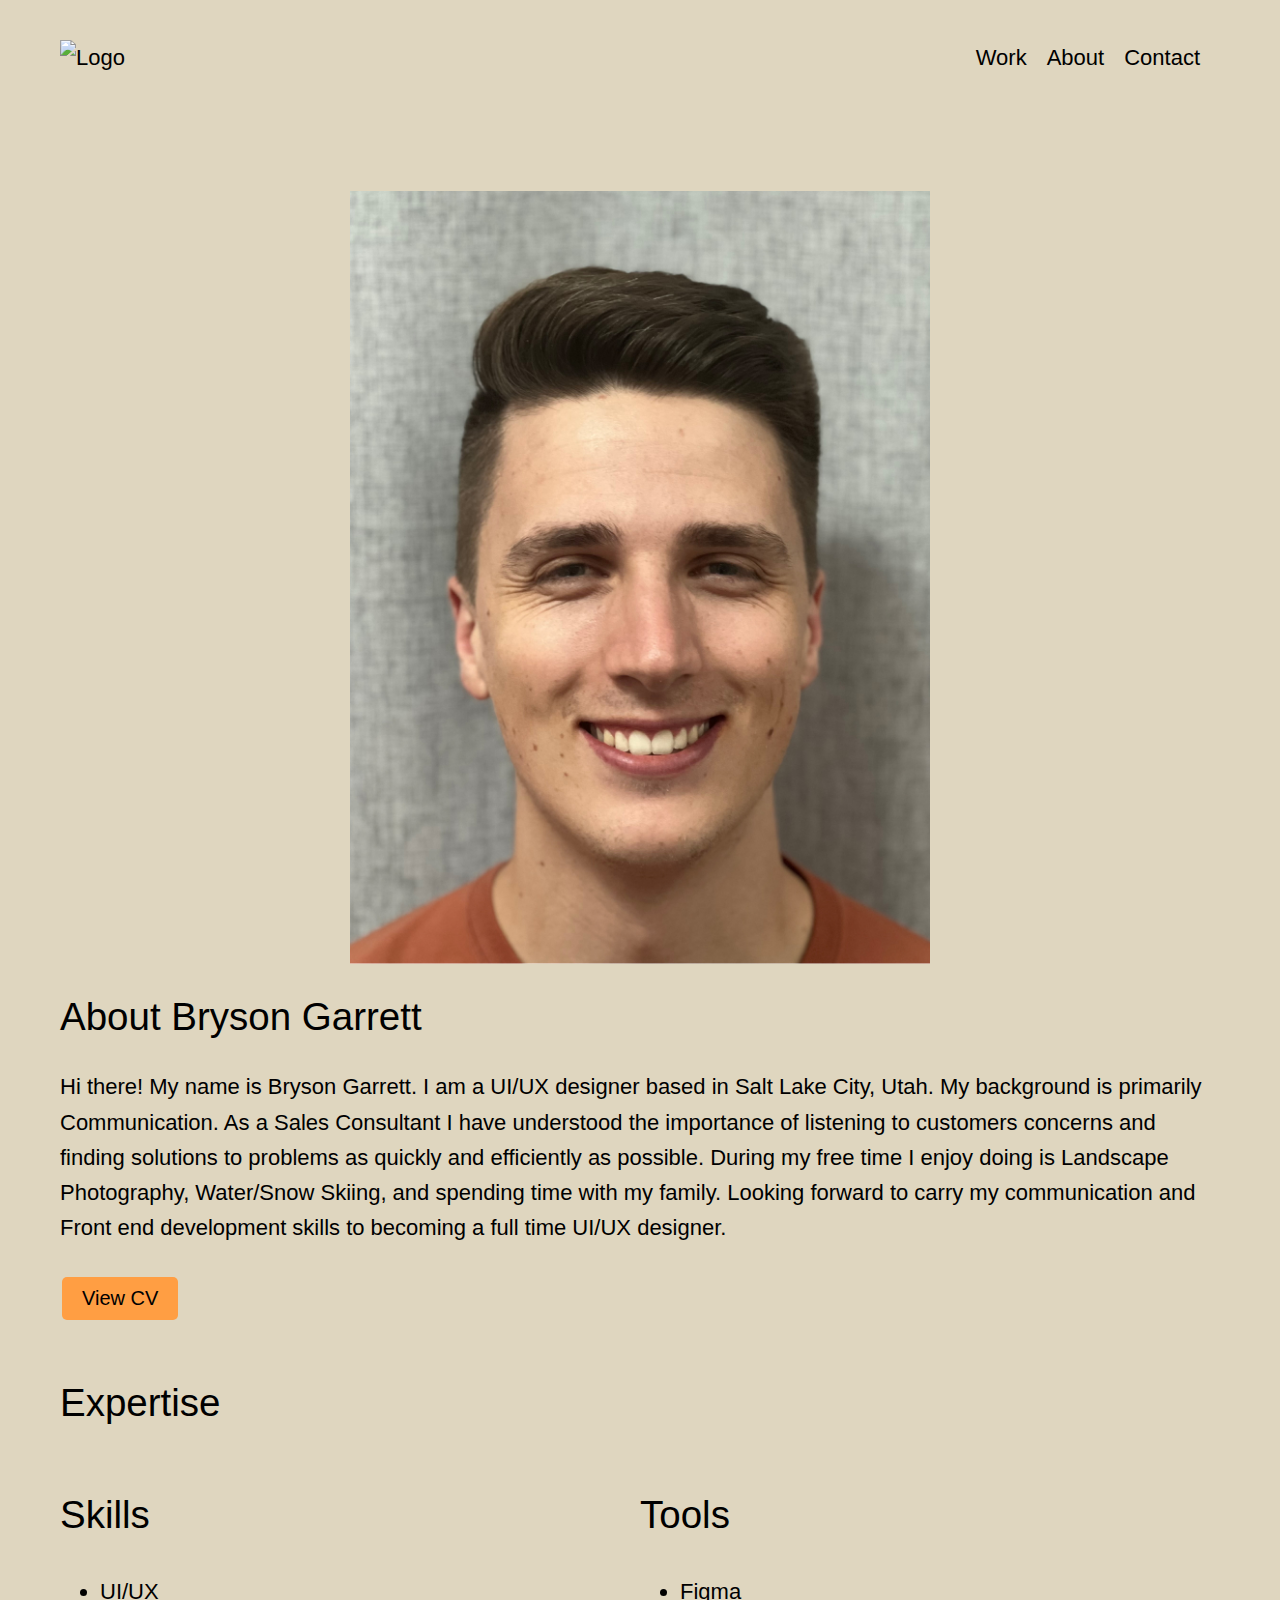
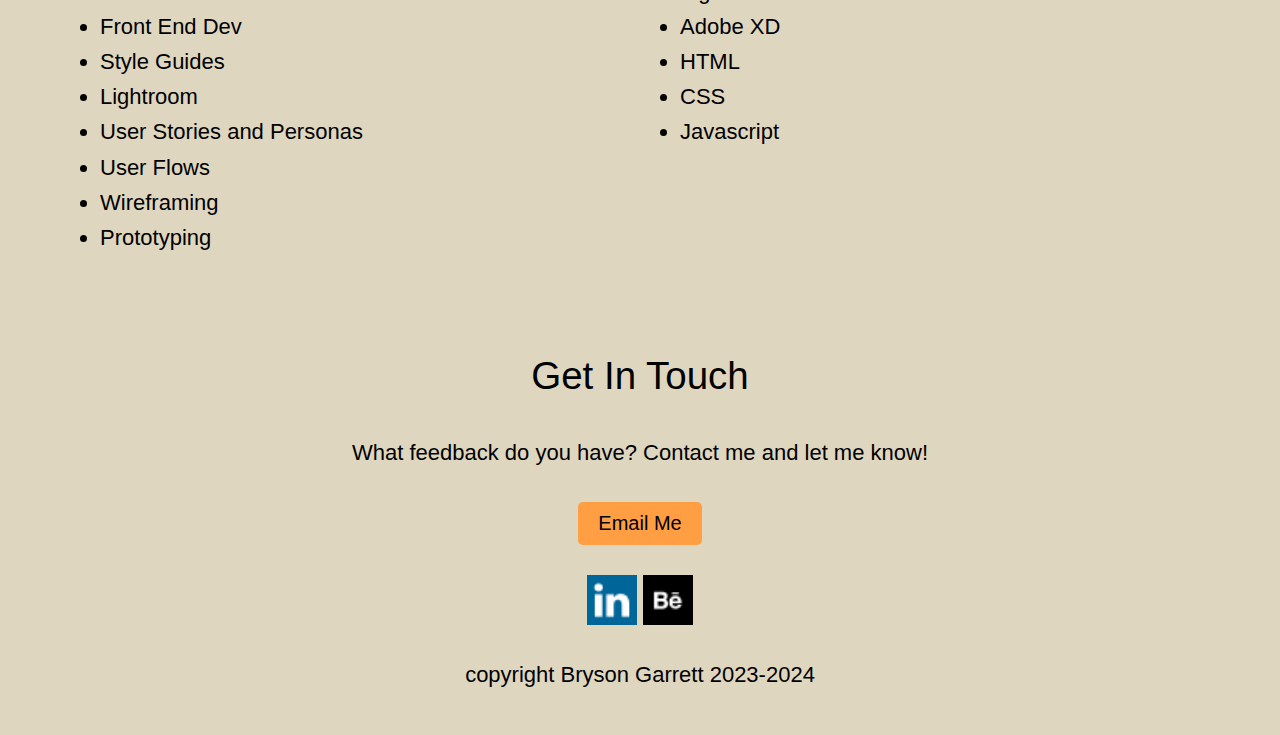
==== commit 48c2e489: "fixed visual bugs" ====
--- a/about.html
+++ b/about.html
@@ -58,10 +58,13 @@
             </p>
             <a href="files/bryson-garrett-resume.pdf"></a>
             <button class="button">View CV</button>
+            <div>
+                <h1>Expertise</h1>
+            </div>
             <div class="row">
                 <div class="col-md-6">
                     <h2>Skills</h2>
-                    <ul>
+                    <ul class="list">
                         <li>UI/UX</li>
                         <li>Front End Dev</li>
                         <li>Style Guides</li>
@@ -74,7 +77,7 @@
                 </div>
                 <div class="col-md-6">
                     <h2>Tools</h2>
-                    <ul>
+                    <ul class="list">
                         <li>Figma</li>
                         <li>Adobe XD</li>
                         <li>HTML</li>
--- a/css/styles.css
+++ b/css/styles.css
@@ -89,8 +89,6 @@
 
 /* Layout styling */
 .container {
-    float: center;
-    text-align: center;
     max-width: 1200px;
     margin: 0 auto;
     padding: 20px;
@@ -130,14 +128,6 @@
     display: none;
     color: #000000;
     font-size: 1.5em;
-}
-
-
-.row {
-    display: flex;
-    justify-content: center; /* Center the content horizontally */
-    align-items: center; /* Center the content vertically */
-    flex-wrap: wrap; /* Allow items to wrap to the next line on smaller screens */
 }
 
 .button-container {
@@ -208,31 +198,22 @@
     text-align: center;
 }
 
-.col-lg-7{
-    width: 60%;
-    padding: 10px;
-}
-
-.col-lg-5 {
-    width: 40%;
-    padding: 10px;
-}
-
-.col-md-6 {
-    width: 50%;
-}
-
 /* ==============================
 Medium devices (640px and larger)
 ================================= 
 */
+@media screen and (min-width: 640px) {
+    .row {
+        display: flex;
+        justify-content: center; /* Center the content horizontally */
+        align-items: top; /* Center the content vertically */
+        flex-wrap: wrap; /* Allow items to wrap to the next line on smaller screens */
+    }
+    .col-md-6 {
+        width: 50%; /* Take full width on smaller screens for stacked layout */
+    }
+}
 @media screen and (max-width: 640px) {
-
-    .col-lg-7,
-    .col-md-6,
-    .col-lg-5 {
-        width: 100%; /* Take full width on smaller screens for stacked layout */
-    }
     
     .navtoggle {
         flex-direction: row;
@@ -240,7 +221,7 @@
     }
 
     .nav {
-        background-color: #444;
+        background-color: #E29953;
         display: none;
         flex-direction: column;
         position: absolute;
@@ -267,7 +248,7 @@
 /* ==============================
 Large devices (1024px or larger)
 ================================= */
-@media screen and (max-width: 1024px) {
+@media screen and (min-width: 1024px) {
     body {
         color: #000000;
         font-size: 22px;
@@ -276,18 +257,11 @@
         background-color: #dfd6bf;
 
     }
-}
-
-/* ==============================
-X-large devices (1440px or larger)
-================================= */
-@media screen and (max-width: 1440px) {
-    body {
-        color: #000000;
-        font-size: 24px;
-        font-weight: 400;
-        line-height: 1.6;
-        background-color: #dfd6bf;
+    .col-lg-7 {
+        width: 60%;
+    }
+    .col-lg-5 {
+        width: 40%;
     }
 }
 
